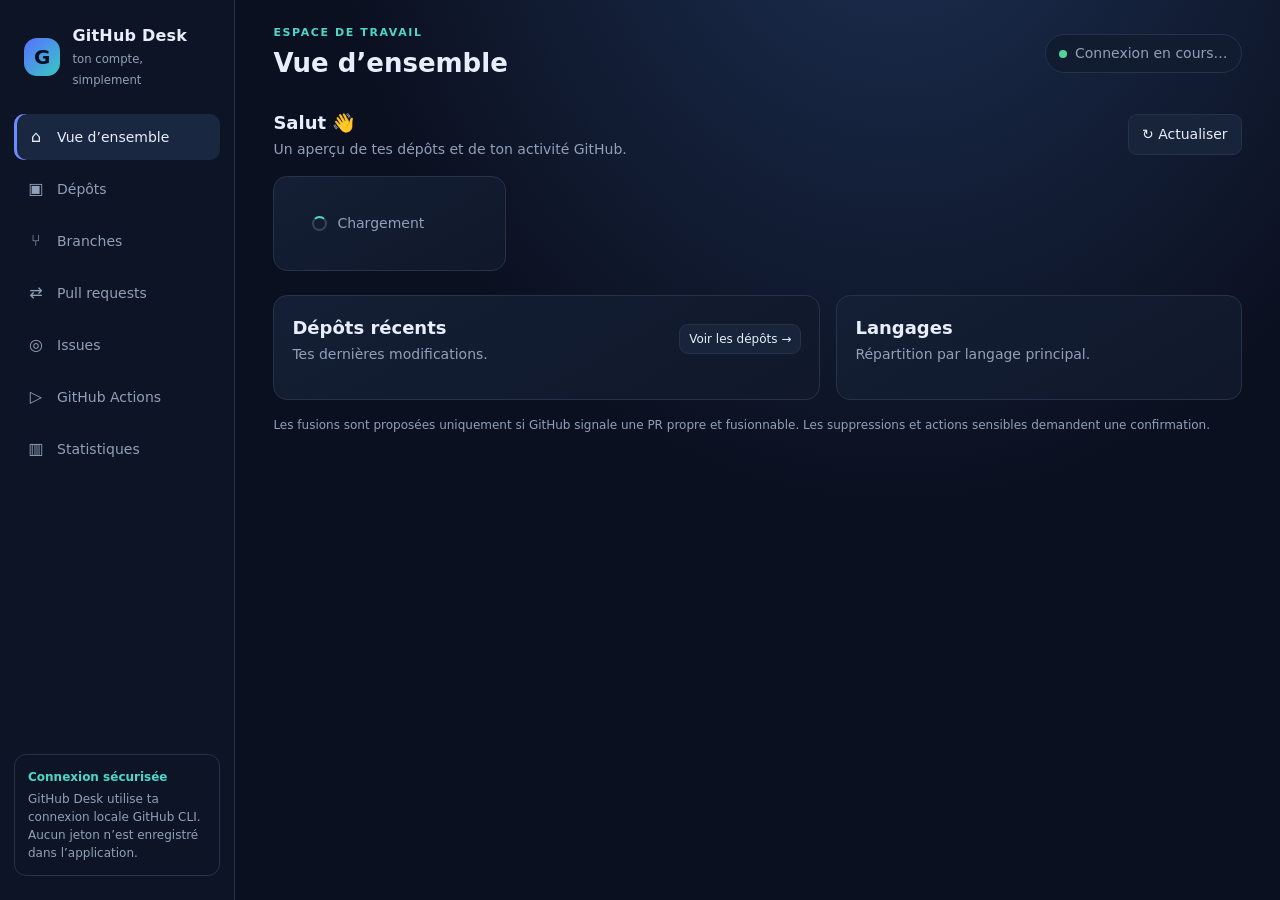
==== interface.html @ d24bbb1d "Initial commit: ajout du script Python" ====
<!doctype html>
<html lang="fr">
<head>
  <meta charset="utf-8">
  <meta name="viewport" content="width=device-width, initial-scale=1">
  <title>GitHub Desk</title>
  <style>
    :root{color-scheme:dark;--bg:#0b1020;--panel:#111a2e;--panel2:#172238;--line:#25324a;--text:#e8eefb;--muted:#91a0b9;--blue:#6c8cff;--cyan:#4dd7c8;--red:#ff667d;--green:#50d49a;--amber:#f6bd60}
    *{box-sizing:border-box}body{margin:0;background:radial-gradient(ellipse at 70% -20%,#1d3154 0,transparent 45%),var(--bg);color:var(--text);font:14px/1.5 "Segoe UI",Inter,system-ui,sans-serif}
    button,input,select,textarea{font:inherit}button{cursor:pointer;color:inherit}button:disabled{opacity:.42;cursor:not-allowed}
    .layout{display:grid;grid-template-columns:235px minmax(0,1fr);min-height:100vh}.side{background:#0d1425;border-right:1px solid var(--line);padding:24px 14px;display:flex;flex-direction:column;gap:24px}
    .brand{display:flex;align-items:center;gap:12px;padding:0 10px}.logo{width:38px;height:38px;display:grid;place-items:center;background:linear-gradient(135deg,#596fff,#37c9c3);border-radius:13px;font-size:20px;font-weight:800;color:#071020}.brand strong{display:block;font-size:16px;letter-spacing:.2px}.brand small{color:var(--muted)}
    .nav{display:grid;gap:6px}.nav button{border:0;background:transparent;text-align:left;color:var(--muted);padding:11px 12px;border-radius:10px;display:flex;gap:11px;align-items:center}.nav button:hover,.nav button.active{background:#1a2740;color:var(--text)}.nav button.active{box-shadow:inset 3px 0 var(--blue)}.nav .ico{width:20px;text-align:center;font-size:16px}
    .side-note{margin-top:auto;border:1px solid var(--line);border-radius:12px;padding:13px;color:var(--muted);font-size:12px}.side-note b{color:var(--cyan);display:block;margin-bottom:4px}
    main{min-width:0;padding:25px clamp(18px,3vw,42px) 45px}.top{display:flex;align-items:center;justify-content:space-between;gap:14px;margin-bottom:26px}.eyebrow{font-size:11px;text-transform:uppercase;letter-spacing:1.6px;color:var(--cyan);font-weight:700}.top h1{font-size:26px;margin:2px 0 0}.account{border:1px solid var(--line);background:#121c30;border-radius:30px;padding:8px 13px;color:var(--muted);display:flex;align-items:center;gap:8px}.account i{width:8px;height:8px;border-radius:50%;background:var(--green)}
    .view{display:none}.view.active{display:block}.section-head{display:flex;align-items:center;justify-content:space-between;gap:16px;margin:0 0 16px}.section-head h2{margin:0;font-size:18px}.section-head p{margin:3px 0 0;color:var(--muted)}.actions{display:flex;align-items:center;gap:8px;flex-wrap:wrap}
    .btn{border:1px solid var(--line);background:#18243a;border-radius:9px;padding:9px 13px;color:var(--text);transition:.16s}.btn:hover{border-color:#52698d;background:#202f49}.btn.primary{border:0;background:linear-gradient(110deg,#5d78ff,#5576e8);font-weight:700}.btn.primary:hover{filter:brightness(1.12)}.btn.danger{border-color:#6a3444;background:#381d2a;color:#ffb7c1}.btn.small{padding:5px 9px;font-size:12px}.btn.ghost{background:transparent}
    .cards{display:grid;grid-template-columns:repeat(4,minmax(130px,1fr));gap:13px;margin:15px 0 24px}.card,.panel{background:linear-gradient(150deg,#141f35,#10182a);border:1px solid var(--line);border-radius:14px}.card{padding:16px 18px}.card-label{color:var(--muted);font-size:12px}.card-number{font-size:27px;font-weight:750;margin:3px 0}.card-foot{font-size:11px;color:var(--muted)}.panel{padding:18px;margin-bottom:16px}
    .controls{display:flex;align-items:center;gap:9px;flex-wrap:wrap}.input,.select,.textarea{background:#0c1424;color:var(--text);border:1px solid var(--line);border-radius:8px;padding:9px 11px;outline:none}.input:focus,.select:focus,.textarea:focus{border-color:var(--blue)}.search{min-width:220px}.select{min-width:190px}.textarea{resize:vertical;min-height:115px;width:100%}
    .table-wrap{overflow:auto;border:1px solid var(--line);border-radius:11px}.table{width:100%;border-collapse:collapse;min-width:720px}.table th{font-size:11px;text-transform:uppercase;letter-spacing:.8px;color:var(--muted);text-align:left;background:#111a2a;padding:11px 13px;white-space:nowrap}.table td{padding:12px 13px;border-top:1px solid #202b40;vertical-align:middle}.table tr:hover td{background:#172238}.table .title{font-weight:650}.sub{color:var(--muted);font-size:12px}.table-actions{display:flex;gap:6px;flex-wrap:wrap}.badge{display:inline-flex;align-items:center;padding:3px 8px;border-radius:20px;font-size:11px;background:#1e2b43;color:#b8c5dc;white-space:nowrap}.badge.green{background:#15372e;color:#73e0b0}.badge.red{background:#3a202b;color:#ff9eae}.badge.blue{background:#202b4b;color:#aabaff}.badge.amber{background:#3a3020;color:#ffd782}
    .repo-link{color:#aabaff;text-decoration:none}.repo-link:hover{text-decoration:underline}.empty{padding:35px;text-align:center;color:var(--muted)}.hint{color:var(--muted);font-size:12px}.split{display:grid;grid-template-columns:1.35fr 1fr;gap:16px}.language-row{display:grid;grid-template-columns:120px 1fr 30px;gap:10px;align-items:center;margin:10px 0;color:var(--muted);font-size:12px}.bar{height:8px;background:#202b40;border-radius:9px;overflow:hidden}.bar i{display:block;height:100%;border-radius:inherit;background:linear-gradient(90deg,var(--blue),var(--cyan))}
    .loading{display:flex;align-items:center;gap:10px;color:var(--muted);padding:20px}.spinner{width:15px;height:15px;border:2px solid #36445c;border-top-color:var(--cyan);border-radius:50%;animation:spin .8s linear infinite}@keyframes spin{to{transform:rotate(360deg)}}
    .toast{position:fixed;right:24px;bottom:24px;z-index:20;max-width:440px;padding:13px 16px;border:1px solid var(--line);background:#17243a;border-radius:12px;box-shadow:0 12px 45px #0008;display:none}.toast.show{display:block;animation:up .2s ease-out}.toast.error{border-color:#8f4050}.toast.success{border-color:#28785b}@keyframes up{from{transform:translateY(8px);opacity:0}to{transform:none;opacity:1}}
    dialog{width:min(540px,calc(100vw - 28px));border:1px solid #35445e;border-radius:16px;background:#121d31;color:var(--text);padding:0;box-shadow:0 24px 90px #000a}dialog::backdrop{background:#030712bd;backdrop-filter:blur(4px)}.modal-head{padding:18px 22px;border-bottom:1px solid var(--line)}.modal-head h3{margin:0}.modal-body{padding:19px 22px;display:grid;gap:13px}.field{display:grid;gap:6px}.field label{font-size:12px;color:#b6c3d8}.modal-foot{padding:14px 22px;border-top:1px solid var(--line);display:flex;justify-content:flex-end;gap:8px}.check{display:flex;align-items:center;gap:8px;color:var(--muted)}.notice{padding:12px;border:1px solid #725c2b;background:#2f291c;border-radius:9px;color:#ffe0a2;font-size:12px}
    @media(max-width:900px){.layout{grid-template-columns:72px minmax(0,1fr)}.side{padding:20px 9px}.brand{justify-content:center;padding:0}.brand div:not(.logo),.nav span:not(.ico),.side-note{display:none}.nav button{justify-content:center;padding:12px 6px}.cards{grid-template-columns:repeat(2,minmax(120px,1fr))}.split{grid-template-columns:1fr}}
    @media(max-width:560px){main{padding:18px 12px}.top h1{font-size:21px}.account span{display:none}.cards{gap:8px}.card{padding:13px}.section-head{align-items:flex-start;flex-direction:column}.search{min-width:100%}}
  </style>
</head>
<body>
<div class="layout">
  <aside class="side">
    <div class="brand"><div class="logo">G</div><div><strong>GitHub Desk</strong><small>ton compte, simplement</small></div></div>
    <nav class="nav">
      <button class="active" data-view="dashboard"><span class="ico">⌂</span><span>Vue d’ensemble</span></button>
      <button data-view="repositories"><span class="ico">▣</span><span>Dépôts</span></button>
      <button data-view="branches"><span class="ico">⑂</span><span>Branches</span></button>
      <button data-view="pulls"><span class="ico">⇄</span><span>Pull requests</span></button>
      <button data-view="issues"><span class="ico">◎</span><span>Issues</span></button>
      <button data-view="actions"><span class="ico">▷</span><span>GitHub Actions</span></button>
      <button data-view="stats"><span class="ico">▥</span><span>Statistiques</span></button>
    </nav>
    <div class="side-note"><b>Connexion sécurisée</b>GitHub Desk utilise ta connexion locale GitHub CLI. Aucun jeton n’est enregistré dans l’application.</div>
  </aside>
  <main>
    <header class="top"><div><div class="eyebrow">Espace de travail</div><h1 id="page-title">Vue d’ensemble</h1></div><div class="account"><i></i><span id="account-name">Connexion en cours…</span></div></header>
    <section class="view active" id="view-dashboard">
      <div class="section-head"><div><h2>Salut <span id="hello-name">👋</span></h2><p>Un aperçu de tes dépôts et de ton activité GitHub.</p></div><button class="btn" onclick="refreshAll()">↻ Actualiser</button></div>
      <div class="cards" id="dashboard-cards"><div class="card"><div class="loading"><span class="spinner"></span>Chargement</div></div></div>
      <div class="split"><div class="panel"><div class="section-head"><div><h2>Dépôts récents</h2><p>Tes dernières modifications.</p></div><button class="btn small" onclick="navigate('repositories')">Voir les dépôts →</button></div><div id="recent-repos"></div></div>
      <div class="panel"><div class="section-head"><div><h2>Langages</h2><p>Répartition par langage principal.</p></div></div><div id="dashboard-languages"></div></div></div>
    </section>
    <section class="view" id="view-repositories">
      <div class="section-head"><div><h2>Tes dépôts</h2><p>Créer, modifier, sauvegarder ou gérer la visibilité.</p></div><button class="btn primary" onclick="createRepoDialog()">＋ Nouveau dépôt</button></div>
      <div class="panel"><div class="controls"><input id="repo-search" class="input search" placeholder="Rechercher un dépôt…" oninput="renderRepos()"><select id="repo-filter" class="select" onchange="renderRepos()"><option value="all">Tous les dépôts</option><option value="private">Privés</option><option value="public">Publics</option><option value="archived">Archivés</option></select><button class="btn" onclick="refreshAll()">↻ Actualiser</button></div></div>
      <div id="repo-table"></div>
    </section>
    <section class="view" id="view-branches">
      <div class="section-head"><div><h2>Branches</h2><p>Créer, renommer et supprimer des branches.</p></div><div class="actions"><select id="branch-repo" class="select" onchange="loadBranches()"></select><button class="btn primary" onclick="createBranchDialog()">＋ Nouvelle branche</button></div></div>
      <div id="branch-table"></div>
    </section>
    <section class="view" id="view-pulls">
      <div class="section-head"><div><h2>Pull requests</h2><p>Consulter, créer, fermer et fusionner les PR autorisées par GitHub.</p></div><div class="actions"><select id="pull-repo" class="select" onchange="loadPulls()"></select><button class="btn primary" onclick="createPullDialog()">＋ Nouvelle PR</button></div></div>
      <div id="pull-table"></div>
    </section>
    <section class="view" id="view-issues">
      <div class="section-head"><div><h2>Issues</h2><p>Créer, modifier, fermer et rouvrir des issues.</p></div><div class="actions"><select id="issue-repo" class="select" onchange="loadIssues()"></select><button class="btn primary" onclick="createIssueDialog()">＋ Nouvelle issue</button></div></div>
      <div id="issue-table"></div>
    </section>
    <section class="view" id="view-actions">
      <div class="section-head"><div><h2>GitHub Actions</h2><p>Suivre les exécutions, relancer ou annuler un workflow.</p></div><div class="actions"><select id="actions-repo" class="select" onchange="loadActions()"></select><button class="btn" onclick="loadActions()">↻ Actualiser</button></div></div>
      <div class="panel"><h2>Workflows</h2><div id="workflow-list"></div></div>
      <div class="panel"><h2>Dernières exécutions</h2><div id="run-table"></div></div>
    </section>
    <section class="view" id="view-stats">
      <div class="section-head"><div><h2>Statistiques</h2><p>Vue d’ensemble de tes dépôts visibles par ton compte.</p></div><button class="btn" onclick="loadStats()">↻ Actualiser</button></div>
      <div class="cards" id="stats-cards"></div><div class="panel"><h2>Langages principaux</h2><div id="stats-languages"></div></div>
    </section>
    <footer class="hint">Les fusions sont proposées uniquement si GitHub signale une PR propre et fusionnable. Les suppressions et actions sensibles demandent une confirmation.</footer>
  </main>
</div>
<div id="toast" class="toast"></div>
<dialog id="modal"><form id="modal-form"><div class="modal-head"><h3 id="modal-title"></h3></div><div class="modal-body" id="modal-body"></div><div class="modal-foot"><button type="button" class="btn" onclick="closeModal()">Annuler</button><button type="submit" class="btn primary" id="modal-submit">Continuer</button></div></form></dialog>
<script>
const state={owner:"",repos:[],branches:[],pulls:[],issues:[],workflows:[],runs:[],selected:{branch:"",pull:"",issue:"",actions:""}};
const $=id=>document.getElementById(id);
const esc=value=>String(value??"").replace(/[&<>"']/g,char=>({"&":"&amp;","<":"&lt;",">":"&gt;",'"':"&quot;","'":"&#39;"}[char]));
function toast(message,error=false){const node=$("toast");node.textContent=message;node.className=`toast show ${error?"error":"success"}`;clearTimeout(toast.timer);toast.timer=setTimeout(()=>node.className="toast",4300)}
async function api(name,...args){if(!window.pywebview?.api)throw Error("La fenêtre GitHub Desk n’est pas encore prête.");const result=await window.pywebview.api[name](...args);if(!result?.ok)throw Error(result?.error||"La requête GitHub a échoué.");return result.data}
async function run(action,success,refresh){try{const result=await action();toast(success||"Terminé.");if(refresh)await refresh();return result}catch(error){toast(error.message||String(error),true);return null}}
function navigate(view){document.querySelectorAll(".view").forEach(node=>node.classList.toggle("active",node.id===`view-${view}`));document.querySelectorAll(".nav button").forEach(node=>node.classList.toggle("active",node.dataset.view===view));$("page-title").textContent=({dashboard:"Vue d’ensemble",repositories:"Dépôts",branches:"Branches",pulls:"Pull requests",issues:"Issues",actions:"GitHub Actions",stats:"Statistiques"})[view];if(view==="stats")loadStats();if(view==="branches")loadBranches();if(view==="pulls")loadPulls();if(view==="issues")loadIssues();if(view==="actions")loadActions()}
document.querySelectorAll(".nav button").forEach(button=>button.addEventListener("click",()=>navigate(button.dataset.view)));
document.addEventListener("click",event=>{const link=event.target.closest('a[href^="https://github.com/"]');if(link){event.preventDefault();api("open_external",link.href).catch(error=>toast(error.message,true))}});
function openModal(title,body,submitText,handler){$("modal-title").textContent=title;$("modal-body").innerHTML=body;$("modal-submit").textContent=submitText;$("modal-form").onsubmit=async event=>{event.preventDefault();$("modal-submit").disabled=true;try{const done=await handler(new FormData(event.currentTarget));if(done!==false)closeModal()}catch(error){toast(error.message||String(error),true)}finally{$("modal-submit").disabled=false}};$("modal").showModal()}
function closeModal(){$("modal").close()}
function repoOptions(id){const select=$(id);if(!select)return;const previous=state.selected[id.replace("-repo","")]||select.value;select.innerHTML=state.repos.length?state.repos.map(r=>`<option value="${esc(r.name)}">${esc(r.name)}</option>`).join(""):'<option value="">Aucun dépôt</option>';if(state.repos.some(r=>r.name===previous))select.value=previous;state.selected[id.replace("-repo","")]=select.value}
function selectedRepo(id){return $(id)?.value||""}
function repoName(repo){return repo.full_name||repo.nameWithOwner||`${state.owner}/${repo.name}`}
function empty(text){return `<div class="panel empty">${esc(text)}</div>`}
function table(headers,rows){if(!rows.length)return empty("Rien à afficher pour le moment.");return `<div class="table-wrap"><table class="table"><thead><tr>${headers.map(h=>`<th>${h}</th>`).join("")}</tr></thead><tbody>${rows.join("")}</tbody></table></div>`}
async function refreshAll(){await run(async()=>{state.repos=await api("repositories");$("account-name").textContent=`@${state.owner}`;$("hello-name").textContent=`@${state.owner}`;repoOptions("branch-repo");repoOptions("pull-repo");repoOptions("issue-repo");repoOptions("actions-repo");renderRepos();renderDashboard();return true},"Dépôts actualisés.");}
function renderDashboard(){const stars=state.repos.reduce((n,r)=>n+(r.stargazerCount||0),0),forks=state.repos.reduce((n,r)=>n+(r.forkCount||0),0),priv=state.repos.filter(r=>r.isPrivate).length;const cards=[["Dépôts",state.repos.length,"dans ton compte"],["Étoiles",stars,"sur tes dépôts"],["Forks",forks,"sur tes dépôts"],["Privés",priv,`${state.repos.length-priv} publics`]];$("dashboard-cards").innerHTML=cards.map(c=>`<div class="card"><div class="card-label">${c[0]}</div><div class="card-number">${c[1]}</div><div class="card-foot">${c[2]}</div></div>`).join("");const recent=[...state.repos].sort((a,b)=>(b.updatedAt||"").localeCompare(a.updatedAt||"")).slice(0,6);$("recent-repos").innerHTML=table(["Dépôt","Visibilité","Mis à jour"],recent.map(r=>`<tr><td><a class="repo-link title" href="${esc(r.url)}">${esc(r.name)}</a><div class="sub">${esc(r.description||"Sans description")}</div></td><td><span class="badge ${r.isPrivate?"blue":""}">${r.isPrivate?"Privé":"Public"}</span></td><td class="sub">${esc((r.updatedAt||"").slice(0,10)||"—")}</td></tr>`));renderLanguageBars($("dashboard-languages"),languagesFromRepos())}
function languagesFromRepos(){const counts={};for(const r of state.repos){const language=r.primaryLanguage?.name||"Autre";counts[language]=(counts[language]||0)+1}return Object.entries(counts).map(([name,count])=>({name,count})).sort((a,b)=>b.count-a.count)}
function renderLanguageBars(container,languages){if(!languages.length){container.innerHTML='<div class="empty">Aucune donnée de langage.</div>';return}const max=Math.max(...languages.map(x=>x.count));container.innerHTML=languages.slice(0,10).map(x=>`<div class="language-row"><span>${esc(x.name)}</span><div class="bar"><i style="width:${Math.max(4,100*x.count/max)}%"></i></div><b>${x.count}</b></div>`).join("")}
function renderRepos(){const search=($("repo-search")?.value||"").toLowerCase(),filter=$("repo-filter")?.value||"all";const list=state.repos.filter(r=>(r.name+" "+(r.description||"")).toLowerCase().includes(search)&&(filter==="all"||(filter==="private"&&r.isPrivate)||(filter==="public"&&!r.isPrivate)||(filter==="archived"&&r.isArchived)));$("repo-table").innerHTML=table(["Dépôt","Type","État","Étoiles","Actions"],list.map(r=>`<tr><td><a class="repo-link title" href="${esc(r.url)}">${esc(r.name)}</a><div class="sub">${esc(r.description||"Sans description")}</div></td><td><span class="badge ${r.isPrivate?"blue":""}">${r.isPrivate?"Privé":"Public"}</span></td><td><span class="badge ${r.isArchived?"amber":"green"}">${r.isArchived?"Archivé":"Actif"}</span></td><td>${r.stargazerCount||0} ⭐</td><td><div class="table-actions"><button class="btn small" onclick="editRepoDialog('${esc(r.name)}')">Modifier</button><button class="btn small" onclick="snapshotRepo('${esc(r.name)}')">Sauvegarder</button><button class="btn small" onclick="toggleArchive('${esc(r.name)}',${!r.isArchived})">${r.isArchived?"Réactiver":"Archiver"}</button><button class="btn small danger" onclick="deleteRepo('${esc(r.name)}')">Supprimer</button></div></td></tr>`))}
function createRepoDialog(){openModal("Créer un dépôt",`<div class="field"><label>Nom du dépôt</label><input class="input" name="name" required pattern="[A-Za-z0-9._-]+" maxlength="100" placeholder="mon-nouveau-projet"></div><div class="field"><label>Description (facultative)</label><input class="input" name="description" maxlength="350" placeholder="À quoi sert ce dépôt ?"></div><div class="field"><label>Visibilité</label><select class="select" name="visibility"><option value="private">Privé — recommandé</option><option value="public">Public — visible par tous</option></select></div><label class="check"><input type="checkbox" name="initialize" checked> Ajouter un README</label>`,`Créer le dépôt`,async f=>{const r=await api("create_repository",f.get("name"),f.get("description"),f.get("visibility"),f.has("initialize"));toast(`Dépôt ${r.name} créé.`);await refreshAll();return true})}
function editRepoDialog(name){const r=state.repos.find(x=>x.name===name);if(!r)return;openModal("Modifier le dépôt",`<div class="field"><label>Nom</label><input class="input" name="name" required value="${esc(r.name)}"></div><div class="field"><label>Description</label><input class="input" name="description" value="${esc(r.description||"")}" maxlength="350"></div><div class="field"><label>Page d’accueil</label><input class="input" name="homepage" value="${esc(r.homepage||"")}" placeholder="https://…"></div><div class="field"><label>Visibilité</label><select class="select" name="visibility"><option value="private" ${r.isPrivate?"selected":""}>Privé</option><option value="public" ${!r.isPrivate?"selected":""}>Public</option></select></div>${r.isPrivate?'<div class="notice">Rendre public un dépôt peut exposer son code et son historique. Vérifie son contenu avant de confirmer.</div>':""}`,`Enregistrer`,async f=>{const updates={name:f.get("name"),description:f.get("description"),homepage:f.get("homepage"),visibility:f.get("visibility")};if(updates.visibility!== (r.isPrivate?"private":"public")&&!confirm(`Changer la visibilité de ${name} ?`))return false;await api("update_repository",name,updates);await refreshAll();toast("Dépôt mis à jour.");return true})}
async function toggleArchive(name,archived){if(!confirm(`${archived?"Archiver":"Réactiver"} ${name} ?`))return;await run(()=>api("set_archived",name,archived),archived?"Dépôt archivé.":"Dépôt réactivé.",refreshAll)}
async function deleteRepo(name){const answer=prompt(`Suppression définitive de ${state.owner}/${name}.\nTape exactement : SUPPRIMER ${state.owner}/${name}`);if(answer===null)return;await run(()=>api("delete_repository",name,answer),"Dépôt supprimé.",refreshAll)}
async function snapshotRepo(name){const archive=prompt("Nom du dépôt d’archive privé :", "archive-temporaire");if(!archive)return;const result=await run(()=>api("archive_snapshot",name,archive),`Sauvegarde terminée pour ${name}.`);if(result)toast(`Sauvegarde publiée (${String(result).slice(0,12)}).`)}
async function loadBranches(repoOverride){const repo=repoOverride||selectedRepo("branch-repo");if(!repo)return;$("branch-table").innerHTML='<div class="panel loading"><span class="spinner"></span>Chargement des branches…</div>';const branches=await run(()=>api("branches",repo),"Branches actualisées.");if(!branches)return;state.branches=branches;const base=state.repos.find(x=>x.name===repo)?.defaultBranchRef?.name;$("branch-table").innerHTML=table(["Branche","Protection","Actions"],branches.map(b=>`<tr><td><span class="title">${esc(b.name)}</span>${b.name===base?'<span class="badge blue">par défaut</span>':""}</td><td>${b.protected?'<span class="badge green">Protégée</span>':'<span class="badge">Standard</span>'}</td><td><div class="table-actions"><button class="btn small" onclick="renameBranch('${esc(b.name)}')">Renommer</button><button class="btn small danger" ${b.protected||b.name===base?"disabled":""} onclick="deleteBranch('${esc(b.name)}')">Supprimer</button></div></td></tr>`))}
function createBranchDialog(){const repo=selectedRepo("branch-repo");if(!repo)return toast("Choisis un dépôt.",true);const options=state.branches.map(b=>`<option value="${esc(b.name)}">${esc(b.name)}</option>`).join("");openModal("Créer une branche",`<div class="field"><label>Nom de la branche</label><input class="input" name="name" required pattern="[A-Za-z0-9._/-]+" placeholder="feature/ma-fonction"></div><div class="field"><label>Créer depuis</label><select class="select" name="source">${options}</select></div>`,`Créer`,async f=>{await api("create_branch",repo,f.get("name"),f.get("source"));await loadBranches();toast("Branche créée.");return true})}
async function renameBranch(name){const repo=selectedRepo("branch-repo"),next=prompt(`Nouveau nom pour ${name} :`,name);if(!next||next===name)return;await run(()=>api("rename_branch",repo,name,next),"Branche renommée.",loadBranches)}
async function deleteBranch(name){const answer=prompt(`Suppression de la branche ${name}.\nTape exactement : SUPPRIMER ${name}`);if(answer===null)return;await run(()=>api("delete_branch",selectedRepo("branch-repo"),name,answer),"Branche supprimée.",loadBranches)}
async function loadPulls(){const repo=selectedRepo("pull-repo");if(!repo)return;$("pull-table").innerHTML='<div class="panel loading"><span class="spinner"></span>Chargement des pull requests…</div>';const pulls=await run(()=>api("pull_requests",repo),"Pull requests actualisées.");if(!pulls)return;state.pulls=pulls;$("pull-table").innerHTML=table(["PR","État","Branches","Fusion","Actions"],pulls.map(p=>`<tr><td><a class="repo-link title" href="${esc(p.url)}">#${p.number} ${esc(p.title)}</a><div class="sub">${esc(p.author?.login||"")} · ${esc((p.createdAt||"").slice(0,10))}</div></td><td><span class="badge ${p.state==="OPEN"?"green":"red"}">${p.state==="OPEN"?"Ouverte":"Fermée"}${p.isDraft?" · brouillon":""}</span></td><td class="sub">${esc(p.headRefName)} → ${esc(p.baseRefName)}</td><td><span class="badge ${p.safeToMerge?"green":"amber"}">${p.safeToMerge?"Fusionnable":"Vérifications requises"}</span></td><td><div class="table-actions">${p.safeToMerge?`<button class="btn small primary" onclick="mergePull(${p.number})">Fusionner</button>`:""}${p.state==="OPEN"?`<button class="btn small danger" onclick="closePull(${p.number})">Fermer</button>`:""}</div></td></tr>`))}
async function createPullDialog(){const repo=selectedRepo("pull-repo");await loadBranches(repo);const branches=state.repos.find(r=>r.name===repo)?.defaultBranchRef?.name||"main";const opts=state.branches.map(b=>`<option value="${esc(b.name)}">${esc(b.name)}</option>`).join("");openModal("Créer une pull request",`<div class="field"><label>Titre</label><input class="input" name="title" required maxlength="256"></div><div class="field"><label>Description</label><textarea class="textarea" name="body"></textarea></div><div class="field"><label>Branche source</label><select class="select" name="head">${opts}</select></div><div class="field"><label>Branche cible</label><input class="input" name="base" required value="${esc(branches)}"></div><label class="check"><input type="checkbox" name="draft"> PR en brouillon</label>`,`Créer la PR`,async f=>{await api("create_pull_request",repo,f.get("title"),f.get("body"),f.get("head"),f.get("base"),f.has("draft"));await loadPulls();toast("Pull request créée.");return true})}
async function mergePull(number){const method=prompt("Méthode : merge, squash ou rebase", "squash");if(!method)return;if(!["merge","squash","rebase"].includes(method))return toast("Méthode invalide.",true);const confirmation=prompt(`La PR #${number} est signalée comme fusionnable.\nTape FUSIONNER PR ${number} pour confirmer.`);if(confirmation===null)return;await run(()=>api("merge_pull_request",selectedRepo("pull-repo"),number,method,confirmation),"Pull request fusionnée.",loadPulls)}
async function closePull(number){if(prompt(`Pour fermer la PR, tape FERMER PR ${number}`)!==`FERMER PR ${number}`)return;await run(()=>api("close_pull_request",selectedRepo("pull-repo"),number,`FERMER PR ${number}`),"Pull request fermée.",loadPulls)}
async function loadIssues(){const repo=selectedRepo("issue-repo");if(!repo)return;$("issue-table").innerHTML='<div class="panel loading"><span class="spinner"></span>Chargement des issues…</div>';const items=await run(()=>api("issues",repo),"Issues actualisées.");if(!items)return;state.issues=items;$("issue-table").innerHTML=table(["Issue","État","Créée par","Actions"],items.map(i=>`<tr><td><a class="repo-link title" href="${esc(i.html_url)}">#${i.number} ${esc(i.title)}</a><div class="sub">${esc(i.body||"").slice(0,105)}</div></td><td><span class="badge ${i.state==="open"?"green":"red"}">${i.state==="open"?"Ouverte":"Fermée"}</span></td><td>${esc(i.user?.login||"—")}</td><td><div class="table-actions"><button class="btn small" onclick="editIssueDialog(${i.number})">Modifier</button><button class="btn small ${i.state==="open"?"danger":""}" onclick="toggleIssue(${i.number})">${i.state==="open"?"Fermer":"Rouvrir"}</button></div></td></tr>`))}
function createIssueDialog(){openModal("Créer une issue",`<div class="field"><label>Titre</label><input class="input" name="title" required maxlength="256"></div><div class="field"><label>Description</label><textarea class="textarea" name="body"></textarea></div>`,`Créer`,async f=>{await api("create_issue",selectedRepo("issue-repo"),f.get("title"),f.get("body"));await loadIssues();toast("Issue créée.");return true})}
function editIssueDialog(number){const issue=state.issues.find(i=>i.number===number);if(!issue)return;openModal(`Modifier l’issue #${number}`,`<div class="field"><label>Titre</label><input class="input" name="title" required maxlength="256" value="${esc(issue.title)}"></div><div class="field"><label>Description</label><textarea class="textarea" name="body">${esc(issue.body||"")}</textarea></div>`,`Enregistrer`,async f=>{await api("update_issue",selectedRepo("issue-repo"),number,f.get("title"),f.get("body"),issue.state,"");await loadIssues();toast("Issue mise à jour.");return true})}
async function toggleIssue(number){const issue=state.issues.find(i=>i.number===number),stateNext=issue.state==="open"?"closed":"open",confirmation=stateNext==="closed"?prompt(`Tape FERMER ISSUE ${number} pour confirmer.`):"";if(stateNext==="closed"&&confirmation!==`FERMER ISSUE ${number}`)return;await run(()=>api("update_issue",selectedRepo("issue-repo"),number,issue.title,issue.body||"",stateNext,confirmation),"Issue mise à jour.",loadIssues)}
async function loadActions(){const repo=selectedRepo("actions-repo");if(!repo)return;$("workflow-list").innerHTML='<div class="loading"><span class="spinner"></span>Chargement…</div>';$("run-table").innerHTML="";const [flows,runs]=await Promise.all([api("workflows",repo),api("workflow_runs",repo)]).catch(error=>{toast(error.message,true);return [null,null]});if(!flows)return;state.workflows=flows;state.runs=runs;$("workflow-list").innerHTML=flows.length?table(["Workflow","État","Fichier"],flows.map(w=>`<tr><td class="title">${esc(w.name)}</td><td><span class="badge ${w.state==="active"?"green":"amber"}">${esc(w.state)}</span></td><td class="sub">${esc(w.path)}</td></tr>`)):empty("Aucun workflow trouvé.");$("run-table").innerHTML=table(["Exécution","Résultat","Branche","Date","Actions"],runs.map(r=>`<tr><td><span class="title">${esc(r.name||r.display_title||"Workflow")} #${r.run_number}</span><div class="sub">${esc(r.event)}</div></td><td><span class="badge ${r.conclusion==="success"?"green":r.status==="in_progress"?"blue":r.conclusion?"red":"amber"}">${esc(r.conclusion||r.status)}</span></td><td>${esc(r.head_branch||"—")}</td><td class="sub">${esc((r.created_at||"").slice(0,16).replace("T"," "))}</td><td><div class="table-actions"><button class="btn small" onclick="rerun(${r.id})">Relancer</button>${r.status==="in_progress"?`<button class="btn small danger" onclick="cancelRun(${r.id})">Annuler</button>`:""}</div></td></tr>`))}
async function rerun(id){const confirmation=prompt(`Tape RELANCER ${id} pour relancer cette exécution.`);if(confirmation===null)return;await run(()=>api("rerun_workflow",selectedRepo("actions-repo"),id,confirmation),"Exécution relancée.",loadActions)}
async function cancelRun(id){const confirmation=prompt(`Tape ANNULER ${id} pour annuler cette exécution.`);if(confirmation===null)return;await run(()=>api("cancel_workflow",selectedRepo("actions-repo"),id,confirmation),"Exécution annulée.",loadActions)}
async function loadStats(){const data=await run(()=>api("stats"),"Statistiques actualisées.");if(!data)return;const cards=[["Dépôts",data.repositories],["Publics",data.public],["Privés",data.private],["Archivés",data.archived],["Étoiles",data.stars],["Forks",data.forks]];$("stats-cards").innerHTML=cards.map(c=>`<div class="card"><div class="card-label">${c[0]}</div><div class="card-number">${c[1]}</div></div>`).join("");renderLanguageBars($("stats-languages"),data.languages)}
function createPullWithBranches(){return loadBranches()}
async function boot(){try{const result=await api("connect");if(!result.ok)throw Error(result.error);state.owner=result.data.owner;$("account-name").textContent=`@${state.owner}`;$("hello-name").textContent=`@${state.owner}`;await refreshAll();}catch(error){$("account-name").textContent="Non connecté";toast(error.message||String(error),true);$("dashboard-cards").innerHTML=`<div class="panel empty">Connexion impossible : ${esc(error.message||String(error))}<br><br><button class="btn" onclick="boot()">Réessayer</button></div>`}}
window.addEventListener("pywebviewready",boot);
</script>
</body>
</html>
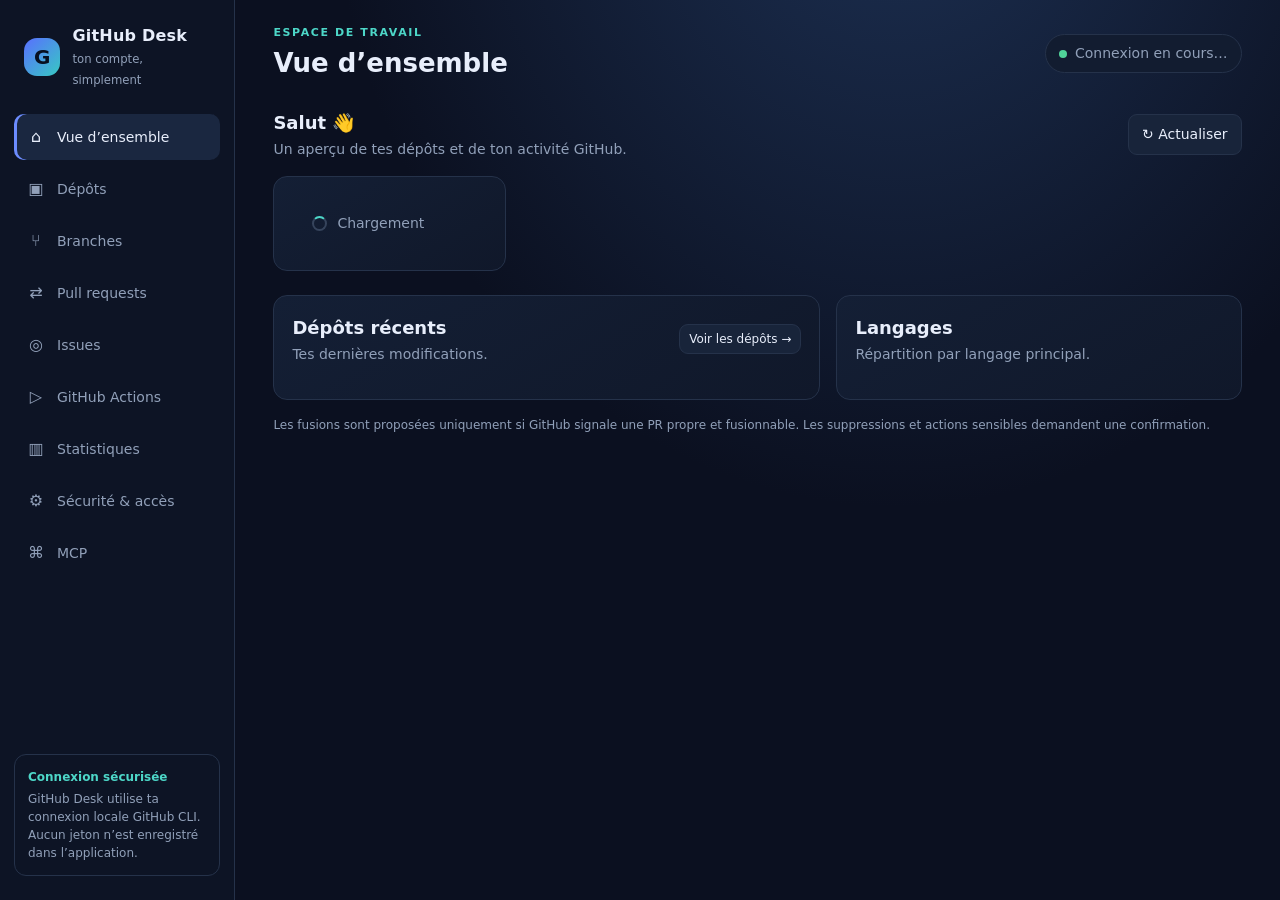
==== commit 0f2f0e39: "Ajout des fichiers MCP et mise à jour de l'API" ====
--- a/interface.html
+++ b/interface.html
@@ -21,7 +21,7 @@
     .repo-link{color:#aabaff;text-decoration:none}.repo-link:hover{text-decoration:underline}.empty{padding:35px;text-align:center;color:var(--muted)}.hint{color:var(--muted);font-size:12px}.split{display:grid;grid-template-columns:1.35fr 1fr;gap:16px}.language-row{display:grid;grid-template-columns:120px 1fr 30px;gap:10px;align-items:center;margin:10px 0;color:var(--muted);font-size:12px}.bar{height:8px;background:#202b40;border-radius:9px;overflow:hidden}.bar i{display:block;height:100%;border-radius:inherit;background:linear-gradient(90deg,var(--blue),var(--cyan))}
     .loading{display:flex;align-items:center;gap:10px;color:var(--muted);padding:20px}.spinner{width:15px;height:15px;border:2px solid #36445c;border-top-color:var(--cyan);border-radius:50%;animation:spin .8s linear infinite}@keyframes spin{to{transform:rotate(360deg)}}
     .toast{position:fixed;right:24px;bottom:24px;z-index:20;max-width:440px;padding:13px 16px;border:1px solid var(--line);background:#17243a;border-radius:12px;box-shadow:0 12px 45px #0008;display:none}.toast.show{display:block;animation:up .2s ease-out}.toast.error{border-color:#8f4050}.toast.success{border-color:#28785b}@keyframes up{from{transform:translateY(8px);opacity:0}to{transform:none;opacity:1}}
-    dialog{width:min(540px,calc(100vw - 28px));border:1px solid #35445e;border-radius:16px;background:#121d31;color:var(--text);padding:0;box-shadow:0 24px 90px #000a}dialog::backdrop{background:#030712bd;backdrop-filter:blur(4px)}.modal-head{padding:18px 22px;border-bottom:1px solid var(--line)}.modal-head h3{margin:0}.modal-body{padding:19px 22px;display:grid;gap:13px}.field{display:grid;gap:6px}.field label{font-size:12px;color:#b6c3d8}.modal-foot{padding:14px 22px;border-top:1px solid var(--line);display:flex;justify-content:flex-end;gap:8px}.check{display:flex;align-items:center;gap:8px;color:var(--muted)}.notice{padding:12px;border:1px solid #725c2b;background:#2f291c;border-radius:9px;color:#ffe0a2;font-size:12px}
+    dialog{width:min(540px,calc(100vw - 28px));border:1px solid #35445e;border-radius:16px;background:#121d31;color:var(--text);padding:0;box-shadow:0 24px 90px #000a}dialog::backdrop{background:#030712bd;backdrop-filter:blur(4px)}.modal-head{padding:18px 22px;border-bottom:1px solid var(--line)}.modal-head h3{margin:0}.modal-body{padding:19px 22px;display:grid;gap:13px}.field{display:grid;gap:6px}.field label{font-size:12px;color:#b6c3d8}.modal-foot{padding:14px 22px;border-top:1px solid var(--line);display:flex;justify-content:flex-end;gap:8px}.check{display:flex;align-items:center;gap:8px;color:var(--muted)}.notice{padding:12px;border:1px solid #725c2b;background:#2f291c;border-radius:9px;color:#ffe0a2;font-size:12px}.code-block{white-space:pre-wrap;overflow-wrap:anywhere;background:#0b1220;border:1px solid var(--line);border-radius:8px;padding:12px;color:#b8c5dc;font:12px/1.5 Consolas,monospace}.mcp-tool{display:flex;align-items:center;justify-content:space-between;gap:12px;padding:11px 0;border-bottom:1px solid var(--line)}.mcp-tool:last-child{border-bottom:0}
     @media(max-width:900px){.layout{grid-template-columns:72px minmax(0,1fr)}.side{padding:20px 9px}.brand{justify-content:center;padding:0}.brand div:not(.logo),.nav span:not(.ico),.side-note{display:none}.nav button{justify-content:center;padding:12px 6px}.cards{grid-template-columns:repeat(2,minmax(120px,1fr))}.split{grid-template-columns:1fr}}
     @media(max-width:560px){main{padding:18px 12px}.top h1{font-size:21px}.account span{display:none}.cards{gap:8px}.card{padding:13px}.section-head{align-items:flex-start;flex-direction:column}.search{min-width:100%}}
   </style>
@@ -38,6 +38,8 @@
       <button data-view="issues"><span class="ico">◎</span><span>Issues</span></button>
       <button data-view="actions"><span class="ico">▷</span><span>GitHub Actions</span></button>
       <button data-view="stats"><span class="ico">▥</span><span>Statistiques</span></button>
+      <button data-view="settings"><span class="ico">⚙</span><span>Sécurité & accès</span></button>
+      <button data-view="mcp"><span class="ico">⌘</span><span>MCP</span></button>
     </nav>
     <div class="side-note"><b>Connexion sécurisée</b>GitHub Desk utilise ta connexion locale GitHub CLI. Aucun jeton n’est enregistré dans l’application.</div>
   </aside>
@@ -51,7 +53,7 @@
     </section>
     <section class="view" id="view-repositories">
       <div class="section-head"><div><h2>Tes dépôts</h2><p>Créer, modifier, sauvegarder ou gérer la visibilité.</p></div><button class="btn primary" onclick="createRepoDialog()">＋ Nouveau dépôt</button></div>
-      <div class="panel"><div class="controls"><input id="repo-search" class="input search" placeholder="Rechercher un dépôt…" oninput="renderRepos()"><select id="repo-filter" class="select" onchange="renderRepos()"><option value="all">Tous les dépôts</option><option value="private">Privés</option><option value="public">Publics</option><option value="archived">Archivés</option></select><button class="btn" onclick="refreshAll()">↻ Actualiser</button></div></div>
+      <div class="panel"><div class="controls"><input id="repo-search" class="input search" placeholder="Rechercher un dépôt…" oninput="renderRepos()"><select id="repo-filter" class="select" onchange="renderRepos()"><option value="all">Tous les dépôts</option><option value="private">Privés</option><option value="public">Publics</option><option value="archived">Archivés</option></select><button class="btn" onclick="refreshAll()">↻ Actualiser</button></div><div class="controls" style="margin-top:12px"><label for="archive-plan-name" class="hint">Dépôt d’archive privé :</label><input id="archive-plan-name" class="input" value="archive-temporaire" placeholder="archive-temporaire"><button id="execute-plan-button" class="btn primary" onclick="executeRepositoryPlan()">Exécuter le plan choisi</button></div><p class="hint">Choisis une action pour chaque dépôt dans la colonne « Plan ». Une suppression après archivage ne sera tentée qu’après la copie réussie.</p><div id="repo-plan-status" class="hint" role="status"></div></div>
       <div id="repo-table"></div>
     </section>
     <section class="view" id="view-branches">
@@ -74,6 +76,17 @@
     <section class="view" id="view-stats">
       <div class="section-head"><div><h2>Statistiques</h2><p>Vue d’ensemble de tes dépôts visibles par ton compte.</p></div><button class="btn" onclick="loadStats()">↻ Actualiser</button></div>
       <div class="cards" id="stats-cards"></div><div class="panel"><h2>Langages principaux</h2><div id="stats-languages"></div></div>
+    </section>
+    <section class="view" id="view-settings">
+      <div class="section-head"><div><h2>Réglages, sécurité & accès</h2><p>Gérer les sujets, protections de base et collaborateurs d’un dépôt.</p></div><div class="actions"><select id="settings-repo" class="select" onchange="loadRepoSettings()"></select><button class="btn" onclick="loadRepoSettings()">↻ Actualiser</button></div></div>
+      <div class="split"><div class="panel"><h2>Sujets du dépôt</h2><p class="hint">Jusqu’à 20 sujets, séparés par des virgules.</p><input id="repo-topics" class="input" style="width:100%" placeholder="python, outil, exemple" disabled><button id="save-topics-button" class="btn primary" style="margin-top:12px" onclick="saveRepoTopics()" disabled>Enregistrer les sujets</button></div><div class="panel"><h2>Réglages du dépôt</h2><div id="repo-settings-loading" class="hint">Sélectionne un dépôt.</div><label class="check"><input id="delete-branch-setting" type="checkbox" disabled> Supprimer automatiquement la branche après fusion</label><label class="check"><input id="issues-setting" type="checkbox" disabled> Activer les issues</label><label class="check"><input id="wiki-setting" type="checkbox" disabled> Activer le wiki</label><button id="save-repo-settings-button" class="btn primary" style="margin-top:12px" onclick="saveRepoSettings()" disabled>Enregistrer les réglages</button></div></div>
+      <div class="split"><div class="panel"><h2>Alertes de vulnérabilités</h2><p class="hint">Les alertes signalent les dépendances connues comme vulnérables.</p><div id="security-alert-status" class="hint">Chargement…</div><label class="check"><input id="security-alerts-setting" type="checkbox" disabled> Activer les alertes de vulnérabilités</label><button id="security-alert-button" class="btn primary" style="margin-top:12px" onclick="saveSecurityAlerts()" disabled>Enregistrer</button></div><div class="panel"><div class="section-head"><div><h2>Collaborateurs</h2><p class="hint">Inviter avec un niveau d’accès GitHub.</p></div><button class="btn small primary" onclick="inviteCollaboratorDialog()">＋ Inviter</button></div><div id="collaborator-list" class="hint">Chargement…</div></div></div>
+    </section>
+    <section class="view" id="view-mcp">
+      <div class="section-head"><div><h2>Model Context Protocol</h2><p>Expose des outils GitHub en lecture seule ou connecte des serveurs MCP locaux.</p></div><button class="btn" onclick="loadMcp()">↻ Actualiser</button></div>
+      <div class="panel"><h2>Utiliser GitHub Desk comme serveur MCP</h2><p class="hint">Les outils ci-dessous sont en lecture seule et utilisent le compte déjà connecté dans GitHub CLI.</p><div id="mcp-server-config" class="loading"><span class="spinner"></span>Préparation de la configuration…</div></div>
+      <div class="panel"><div class="section-head"><div><h2>Serveurs MCP externes</h2><p>La commande configurée démarre uniquement après ton clic sur « Connecter ».</p></div><button class="btn primary" onclick="addMcpServerDialog()">＋ Ajouter un serveur</button></div><div class="notice">N’ajoute que des programmes MCP de confiance. Un outil externe peut lire des données ou effectuer des actions avec les droits du programme connecté. Chaque appel doit être lancé manuellement.</div><div id="mcp-server-list" class="hint" style="margin-top:14px">Aucun serveur configuré.</div></div>
+      <div class="panel"><h2>Outils du serveur sélectionné</h2><div id="mcp-tools" class="hint">Connecte un serveur pour afficher ses outils.</div></div>
     </section>
     <footer class="hint">Les fusions sont proposées uniquement si GitHub signale une PR propre et fusionnable. Les suppressions et actions sensibles demandent une confirmation.</footer>
   </main>
@@ -81,33 +94,69 @@
 <div id="toast" class="toast"></div>
 <dialog id="modal"><form id="modal-form"><div class="modal-head"><h3 id="modal-title"></h3></div><div class="modal-body" id="modal-body"></div><div class="modal-foot"><button type="button" class="btn" onclick="closeModal()">Annuler</button><button type="submit" class="btn primary" id="modal-submit">Continuer</button></div></form></dialog>
 <script>
-const state={owner:"",repos:[],branches:[],pulls:[],issues:[],workflows:[],runs:[],selected:{branch:"",pull:"",issue:"",actions:""}};
+const state={owner:"",repos:[],branches:[],pulls:[],issues:[],workflows:[],runs:[],repoPlan:{},mcpServers:[],mcpTools:{},mcpActive:"",repoSettings:{},securityAlerts:null,settingsRequest:0,selected:{branch:"",pull:"",issue:"",actions:"",settings:""}};
 const $=id=>document.getElementById(id);
 const esc=value=>String(value??"").replace(/[&<>"']/g,char=>({"&":"&amp;","<":"&lt;",">":"&gt;",'"':"&quot;","'":"&#39;"}[char]));
 function toast(message,error=false){const node=$("toast");node.textContent=message;node.className=`toast show ${error?"error":"success"}`;clearTimeout(toast.timer);toast.timer=setTimeout(()=>node.className="toast",4300)}
 async function api(name,...args){if(!window.pywebview?.api)throw Error("La fenêtre GitHub Desk n’est pas encore prête.");const result=await window.pywebview.api[name](...args);if(!result?.ok)throw Error(result?.error||"La requête GitHub a échoué.");return result.data}
 async function run(action,success,refresh){try{const result=await action();toast(success||"Terminé.");if(refresh)await refresh();return result}catch(error){toast(error.message||String(error),true);return null}}
-function navigate(view){document.querySelectorAll(".view").forEach(node=>node.classList.toggle("active",node.id===`view-${view}`));document.querySelectorAll(".nav button").forEach(node=>node.classList.toggle("active",node.dataset.view===view));$("page-title").textContent=({dashboard:"Vue d’ensemble",repositories:"Dépôts",branches:"Branches",pulls:"Pull requests",issues:"Issues",actions:"GitHub Actions",stats:"Statistiques"})[view];if(view==="stats")loadStats();if(view==="branches")loadBranches();if(view==="pulls")loadPulls();if(view==="issues")loadIssues();if(view==="actions")loadActions()}
+function navigate(view){document.querySelectorAll(".view").forEach(node=>node.classList.toggle("active",node.id===`view-${view}`));document.querySelectorAll(".nav button").forEach(node=>node.classList.toggle("active",node.dataset.view===view));$("page-title").textContent=({dashboard:"Vue d’ensemble",repositories:"Dépôts",branches:"Branches",pulls:"Pull requests",issues:"Issues",actions:"GitHub Actions",stats:"Statistiques",settings:"Sécurité & accès",mcp:"MCP"})[view];if(view==="stats")loadStats();if(view==="branches")loadBranches();if(view==="pulls")loadPulls();if(view==="issues")loadIssues();if(view==="actions")loadActions();if(view==="settings")loadRepoSettings();if(view==="mcp")loadMcp()}
 document.querySelectorAll(".nav button").forEach(button=>button.addEventListener("click",()=>navigate(button.dataset.view)));
 document.addEventListener("click",event=>{const link=event.target.closest('a[href^="https://github.com/"]');if(link){event.preventDefault();api("open_external",link.href).catch(error=>toast(error.message,true))}});
+document.addEventListener("click",event=>{const button=event.target.closest("[data-branch-action]");if(!button)return;const name=button.dataset.branch;button.dataset.branchAction==="rename"?renameBranch(name):deleteBranch(name)});
 function openModal(title,body,submitText,handler){$("modal-title").textContent=title;$("modal-body").innerHTML=body;$("modal-submit").textContent=submitText;$("modal-form").onsubmit=async event=>{event.preventDefault();$("modal-submit").disabled=true;try{const done=await handler(new FormData(event.currentTarget));if(done!==false)closeModal()}catch(error){toast(error.message||String(error),true)}finally{$("modal-submit").disabled=false}};$("modal").showModal()}
 function closeModal(){$("modal").close()}
-function repoOptions(id){const select=$(id);if(!select)return;const previous=state.selected[id.replace("-repo","")]||select.value;select.innerHTML=state.repos.length?state.repos.map(r=>`<option value="${esc(r.name)}">${esc(r.name)}</option>`).join(""):'<option value="">Aucun dépôt</option>';if(state.repos.some(r=>r.name===previous))select.value=previous;state.selected[id.replace("-repo","")]=select.value}
+function repoOptions(id){const select=$(id);if(!select)return;const key=id==="settings-repo"?"settings":id.replace("-repo",""),previous=state.selected[key]||select.value;select.innerHTML=state.repos.length?state.repos.map(r=>`<option value="${esc(r.name)}">${esc(r.name)}</option>`).join(""):'<option value="">Aucun dépôt</option>';if(state.repos.some(r=>r.name===previous))select.value=previous;state.selected[key]=select.value}
 function selectedRepo(id){return $(id)?.value||""}
 function repoName(repo){return repo.full_name||repo.nameWithOwner||`${state.owner}/${repo.name}`}
 function empty(text){return `<div class="panel empty">${esc(text)}</div>`}
 function table(headers,rows){if(!rows.length)return empty("Rien à afficher pour le moment.");return `<div class="table-wrap"><table class="table"><thead><tr>${headers.map(h=>`<th>${h}</th>`).join("")}</tr></thead><tbody>${rows.join("")}</tbody></table></div>`}
-async function refreshAll(){await run(async()=>{state.repos=await api("repositories");$("account-name").textContent=`@${state.owner}`;$("hello-name").textContent=`@${state.owner}`;repoOptions("branch-repo");repoOptions("pull-repo");repoOptions("issue-repo");repoOptions("actions-repo");renderRepos();renderDashboard();return true},"Dépôts actualisés.");}
+async function refreshAll(){await run(async()=>{state.repos=await api("repositories");$("account-name").textContent=`@${state.owner}`;$("hello-name").textContent=`@${state.owner}`;repoOptions("branch-repo");repoOptions("pull-repo");repoOptions("issue-repo");repoOptions("actions-repo");repoOptions("settings-repo");renderRepos();renderDashboard();return true},"Dépôts actualisés.");}
 function renderDashboard(){const stars=state.repos.reduce((n,r)=>n+(r.stargazerCount||0),0),forks=state.repos.reduce((n,r)=>n+(r.forkCount||0),0),priv=state.repos.filter(r=>r.isPrivate).length;const cards=[["Dépôts",state.repos.length,"dans ton compte"],["Étoiles",stars,"sur tes dépôts"],["Forks",forks,"sur tes dépôts"],["Privés",priv,`${state.repos.length-priv} publics`]];$("dashboard-cards").innerHTML=cards.map(c=>`<div class="card"><div class="card-label">${c[0]}</div><div class="card-number">${c[1]}</div><div class="card-foot">${c[2]}</div></div>`).join("");const recent=[...state.repos].sort((a,b)=>(b.updatedAt||"").localeCompare(a.updatedAt||"")).slice(0,6);$("recent-repos").innerHTML=table(["Dépôt","Visibilité","Mis à jour"],recent.map(r=>`<tr><td><a class="repo-link title" href="${esc(r.url)}">${esc(r.name)}</a><div class="sub">${esc(r.description||"Sans description")}</div></td><td><span class="badge ${r.isPrivate?"blue":""}">${r.isPrivate?"Privé":"Public"}</span></td><td class="sub">${esc((r.updatedAt||"").slice(0,10)||"—")}</td></tr>`));renderLanguageBars($("dashboard-languages"),languagesFromRepos())}
 function languagesFromRepos(){const counts={};for(const r of state.repos){const language=r.primaryLanguage?.name||"Autre";counts[language]=(counts[language]||0)+1}return Object.entries(counts).map(([name,count])=>({name,count})).sort((a,b)=>b.count-a.count)}
 function renderLanguageBars(container,languages){if(!languages.length){container.innerHTML='<div class="empty">Aucune donnée de langage.</div>';return}const max=Math.max(...languages.map(x=>x.count));container.innerHTML=languages.slice(0,10).map(x=>`<div class="language-row"><span>${esc(x.name)}</span><div class="bar"><i style="width:${Math.max(4,100*x.count/max)}%"></i></div><b>${x.count}</b></div>`).join("")}
-function renderRepos(){const search=($("repo-search")?.value||"").toLowerCase(),filter=$("repo-filter")?.value||"all";const list=state.repos.filter(r=>(r.name+" "+(r.description||"")).toLowerCase().includes(search)&&(filter==="all"||(filter==="private"&&r.isPrivate)||(filter==="public"&&!r.isPrivate)||(filter==="archived"&&r.isArchived)));$("repo-table").innerHTML=table(["Dépôt","Type","État","Étoiles","Actions"],list.map(r=>`<tr><td><a class="repo-link title" href="${esc(r.url)}">${esc(r.name)}</a><div class="sub">${esc(r.description||"Sans description")}</div></td><td><span class="badge ${r.isPrivate?"blue":""}">${r.isPrivate?"Privé":"Public"}</span></td><td><span class="badge ${r.isArchived?"amber":"green"}">${r.isArchived?"Archivé":"Actif"}</span></td><td>${r.stargazerCount||0} ⭐</td><td><div class="table-actions"><button class="btn small" onclick="editRepoDialog('${esc(r.name)}')">Modifier</button><button class="btn small" onclick="snapshotRepo('${esc(r.name)}')">Sauvegarder</button><button class="btn small" onclick="toggleArchive('${esc(r.name)}',${!r.isArchived})">${r.isArchived?"Réactiver":"Archiver"}</button><button class="btn small danger" onclick="deleteRepo('${esc(r.name)}')">Supprimer</button></div></td></tr>`))}
-function createRepoDialog(){openModal("Créer un dépôt",`<div class="field"><label>Nom du dépôt</label><input class="input" name="name" required pattern="[A-Za-z0-9._-]+" maxlength="100" placeholder="mon-nouveau-projet"></div><div class="field"><label>Description (facultative)</label><input class="input" name="description" maxlength="350" placeholder="À quoi sert ce dépôt ?"></div><div class="field"><label>Visibilité</label><select class="select" name="visibility"><option value="private">Privé — recommandé</option><option value="public">Public — visible par tous</option></select></div><label class="check"><input type="checkbox" name="initialize" checked> Ajouter un README</label>`,`Créer le dépôt`,async f=>{const r=await api("create_repository",f.get("name"),f.get("description"),f.get("visibility"),f.has("initialize"));toast(`Dépôt ${r.name} créé.`);await refreshAll();return true})}
-function editRepoDialog(name){const r=state.repos.find(x=>x.name===name);if(!r)return;openModal("Modifier le dépôt",`<div class="field"><label>Nom</label><input class="input" name="name" required value="${esc(r.name)}"></div><div class="field"><label>Description</label><input class="input" name="description" value="${esc(r.description||"")}" maxlength="350"></div><div class="field"><label>Page d’accueil</label><input class="input" name="homepage" value="${esc(r.homepage||"")}" placeholder="https://…"></div><div class="field"><label>Visibilité</label><select class="select" name="visibility"><option value="private" ${r.isPrivate?"selected":""}>Privé</option><option value="public" ${!r.isPrivate?"selected":""}>Public</option></select></div>${r.isPrivate?'<div class="notice">Rendre public un dépôt peut exposer son code et son historique. Vérifie son contenu avant de confirmer.</div>':""}`,`Enregistrer`,async f=>{const updates={name:f.get("name"),description:f.get("description"),homepage:f.get("homepage"),visibility:f.get("visibility")};if(updates.visibility!== (r.isPrivate?"private":"public")&&!confirm(`Changer la visibilité de ${name} ?`))return false;await api("update_repository",name,updates);await refreshAll();toast("Dépôt mis à jour.");return true})}
+function renderRepos(){
+  const search=($("repo-search")?.value||"").toLowerCase(),filter=$("repo-filter")?.value||"all";
+  const list=state.repos.filter(r=>(r.name+" "+(r.description||"")).toLowerCase().includes(search)&&(filter==="all"||(filter==="private"&&r.isPrivate)||(filter==="public"&&!r.isPrivate)||(filter==="archived"&&r.isArchived)));
+  $("repo-table").innerHTML=table(["Dépôt","Type","État","Étoiles","Plan","Actions"],list.map(r=>`<tr><td><a class="repo-link title" href="${esc(r.url)}">${esc(r.name)}</a><div class="sub">${esc(r.description||"Sans description")}</div></td><td><span class="badge ${r.isPrivate?"blue":""}">${r.isPrivate?"Privé":"Public"}</span></td><td><span class="badge ${r.isArchived?"amber":"green"}">${r.isArchived?"Archivé":"Actif"}</span></td><td>${r.stargazerCount||0} ⭐</td><td><select class="select" data-repository="${esc(r.name)}" onchange="setRepoPlan(this)"><option value="keep" ${(state.repoPlan[r.name]||"keep")==="keep"?"selected":""}>Conserver</option><option value="archive" ${state.repoPlan[r.name]==="archive"?"selected":""}>Copier vers l’archive</option><option value="archive_delete" ${state.repoPlan[r.name]==="archive_delete"?"selected":""}>Archiver puis supprimer</option><option value="delete" ${state.repoPlan[r.name]==="delete"?"selected":""}>Supprimer sans archiver</option></select></td><td><div class="table-actions"><button class="btn small" onclick="editRepoDialog('${esc(r.name)}')">Modifier</button><button class="btn small" onclick="snapshotRepo('${esc(r.name)}')">Sauvegarder</button><button class="btn small" onclick="toggleArchive('${esc(r.name)}',${!r.isArchived})">${r.isArchived?"Réactiver":"Archiver"}</button><button class="btn small danger" onclick="deleteRepo('${esc(r.name)}')">Supprimer</button></div></td></tr>`));
+}
+function setRepoPlan(select){state.repoPlan[select.dataset.repository]=select.value}
+function createRepoDialog(){openModal("Créer un dépôt",`<div class="field"><label>Nom du dépôt</label><input class="input" name="name" required pattern="[A-Za-z0-9._-]+" maxlength="100" placeholder="mon-nouveau-projet"></div><div class="field"><label>Description (facultative)</label><input class="input" name="description" maxlength="350" placeholder="À quoi sert ce dépôt ?"></div><div class="field"><label>Modèle de départ</label><select class="select" name="template" onchange="toggleTemplateSource()"><option value="blank">README simple</option><option value="python">Projet Python</option><option value="web">Site web statique</option><option value="node">Projet Node.js</option><option value="github">Dépôt modèle GitHub</option></select></div><div class="field" id="template-source" hidden><label>Dépôt modèle public ou accessible (proprietaire/depot)</label><input class="input" name="templateRepository" placeholder="octocat/hello-world"></div><div class="field"><label>Visibilité</label><select class="select" name="visibility"><option value="private">Privé — recommandé</option><option value="public">Public — visible par tous</option></select></div><label class="check"><input type="checkbox" name="initialize" checked> Ajouter un README (pour un modèle personnalisé, le dépôt est initialisé automatiquement)</label>`,`Créer le dépôt`,async f=>{if(f.get("visibility")==="public"&&!confirm("Ce dépôt sera visible par tout le monde. Vérifie que le modèle et les fichiers ne contiennent aucun secret. Continuer ?"))return false;const template=f.get("template");const r=template==="github"?await api("create_from_github_template",f.get("name"),f.get("description"),f.get("visibility"),f.get("templateRepository")):await api("create_repository",f.get("name"),f.get("description"),f.get("visibility"),f.has("initialize"),template);toast(`Dépôt ${r.name} créé.`);await refreshAll();return true})}
+function toggleTemplateSource(){const source=$("template-source"),custom=$('select[name="template"]').value==="github";source.hidden=!custom;source.querySelector("input").required=custom}
+function editRepoDialog(name){const r=state.repos.find(x=>x.name===name);if(!r)return;openModal("Modifier le dépôt",`<div class="field"><label>Nom</label><input class="input" name="name" required value="${esc(r.name)}"></div><div class="field"><label>Description</label><input class="input" name="description" value="${esc(r.description||"")}" maxlength="350"></div><div class="field"><label>Page d’accueil</label><input class="input" name="homepage" value="${esc(r.homepageUrl||"")}" placeholder="https://…"></div><div class="field"><label>Visibilité</label><select class="select" name="visibility"><option value="private" ${r.isPrivate?"selected":""}>Privé</option><option value="public" ${!r.isPrivate?"selected":""}>Public</option></select></div>${r.isPrivate?'<div class="notice">Rendre public un dépôt peut exposer son code et son historique. Vérifie son contenu avant de confirmer.</div>':""}`,`Enregistrer`,async f=>{const updates={name:f.get("name"),description:f.get("description"),homepage:f.get("homepage"),visibility:f.get("visibility")};if(updates.visibility!== (r.isPrivate?"private":"public")&&!confirm(`Changer la visibilité de ${name} ?`))return false;await api("update_repository",name,updates);await refreshAll();toast("Dépôt mis à jour.");return true})}
 async function toggleArchive(name,archived){if(!confirm(`${archived?"Archiver":"Réactiver"} ${name} ?`))return;await run(()=>api("set_archived",name,archived),archived?"Dépôt archivé.":"Dépôt réactivé.",refreshAll)}
 async function deleteRepo(name){const answer=prompt(`Suppression définitive de ${state.owner}/${name}.\nTape exactement : SUPPRIMER ${state.owner}/${name}`);if(answer===null)return;await run(()=>api("delete_repository",name,answer),"Dépôt supprimé.",refreshAll)}
 async function snapshotRepo(name){const archive=prompt("Nom du dépôt d’archive privé :", "archive-temporaire");if(!archive)return;const result=await run(()=>api("archive_snapshot",name,archive),`Sauvegarde terminée pour ${name}.`);if(result)toast(`Sauvegarde publiée (${String(result).slice(0,12)}).`)}
-async function loadBranches(repoOverride){const repo=repoOverride||selectedRepo("branch-repo");if(!repo)return;$("branch-table").innerHTML='<div class="panel loading"><span class="spinner"></span>Chargement des branches…</div>';const branches=await run(()=>api("branches",repo),"Branches actualisées.");if(!branches)return;state.branches=branches;const base=state.repos.find(x=>x.name===repo)?.defaultBranchRef?.name;$("branch-table").innerHTML=table(["Branche","Protection","Actions"],branches.map(b=>`<tr><td><span class="title">${esc(b.name)}</span>${b.name===base?'<span class="badge blue">par défaut</span>':""}</td><td>${b.protected?'<span class="badge green">Protégée</span>':'<span class="badge">Standard</span>'}</td><td><div class="table-actions"><button class="btn small" onclick="renameBranch('${esc(b.name)}')">Renommer</button><button class="btn small danger" ${b.protected||b.name===base?"disabled":""} onclick="deleteBranch('${esc(b.name)}')">Supprimer</button></div></td></tr>`))}
+async function executeRepositoryPlan(){
+  const items=Array.from(document.querySelectorAll("#repo-table [data-repository]")).map(select=>({name:select.dataset.repository,action:select.value})).filter(item=>item.action!=="keep");
+  if(!items.length)return toast("Aucune action sélectionnée dans la liste affichée.",true);
+  const archiveName=$("archive-plan-name").value.trim(),needsArchive=items.some(item=>item.action==="archive"||item.action==="archive_delete");
+  if(needsArchive&&!/^[A-Za-z0-9._-]{1,100}$/.test(archiveName))return toast("Nom de dépôt d’archive invalide.",true);
+  const summary=items.map(item=>`- ${state.owner}/${item.name} : ${{archive:"copier dans l’archive privée",archive_delete:"archiver puis supprimer la source",delete:"supprimer définitivement"}[item.action]}`).join("\n");
+  const publicNames=items.filter(item=>!state.repos.find(repo=>repo.name===item.name)?.isPrivate).map(item=>item.name);
+  const warning=publicNames.length?`\nAttention : ces dépôts publics seront copiés dans une archive privée ou supprimés : ${publicNames.join(", ")}.`:"";
+  const answer=prompt(`Plan choisi :\n${summary}${needsArchive?`\n\nArchive privée : ${state.owner}/${archiveName}`:""}${warning}\n\nLes suppressions sont définitives. Les sources ne seront supprimées qu’après validation de ce plan.\nTape exactement EXECUTER PLAN pour continuer.`);
+  if(answer!=="EXECUTER PLAN")return;
+  const button=$("execute-plan-button"),results=[];button.disabled=true;
+  try{
+    for(let index=0;index<items.length;index++){
+      const item=items[index];$("repo-plan-status").textContent=`Traitement ${index+1}/${items.length} : ${item.name}…`;
+      try{
+        if(item.action==="archive"||item.action==="archive_delete")await api("archive_snapshot",item.name,archiveName);
+        if(item.action==="delete"||item.action==="archive_delete")await api("delete_repository",item.name,`SUPPRIMER ${state.owner}/${item.name}`);
+        results.push({name:item.name,ok:true,message:item.action==="archive"?"Copie publiée dans l’archive.":item.action==="archive_delete"?"Copie publiée puis dépôt source supprimé.":"Dépôt supprimé sans copie."});
+        state.repoPlan[item.name]="keep";
+      }catch(error){results.push({name:item.name,ok:false,message:error.message||String(error)})}
+      $("repo-plan-status").textContent=`${index+1}/${items.length} — ${item.name} : ${results[results.length-1].message}`;
+    }
+  }finally{button.disabled=false}
+  renderRepos();
+  const failed=results.filter(item=>!item.ok),done=results.length-failed.length;
+  $("repo-plan-status").textContent=`Plan terminé : ${done}/${results.length} action(s) réussie(s).${failed.length?` Échecs : ${failed.map(item=>`${item.name} (${item.message})`).join("; ")}`:""}`;
+  toast(failed.length?`${done}/${results.length} action(s) terminée(s), ${failed.length} échec(s).`:`${done} action(s) terminée(s).`,failed.length>0);
+  await refreshAll();
+}
+async function loadBranches(repoOverride){const repo=repoOverride||selectedRepo("branch-repo");if(!repo)return;$("branch-table").innerHTML='<div class="panel loading"><span class="spinner"></span>Chargement des branches…</div>';const branches=await run(()=>api("branches",repo),"Branches actualisées.");if(!branches)return;state.branches=branches;const base=state.repos.find(x=>x.name===repo)?.defaultBranchRef?.name;$("branch-table").innerHTML=table(["Branche","Protection","Actions"],branches.map(b=>`<tr><td><span class="title">${esc(b.name)}</span>${b.name===base?'<span class="badge blue">par défaut</span>':""}</td><td>${b.protected?'<span class="badge green">Protégée</span>':'<span class="badge">Standard</span>'}</td><td><div class="table-actions"><button class="btn small" data-branch-action="rename" data-branch="${esc(b.name)}">Renommer</button><button class="btn small danger" data-branch-action="delete" data-branch="${esc(b.name)}" ${b.protected||b.name===base?"disabled":""}>Supprimer</button></div></td></tr>`))}
 function createBranchDialog(){const repo=selectedRepo("branch-repo");if(!repo)return toast("Choisis un dépôt.",true);const options=state.branches.map(b=>`<option value="${esc(b.name)}">${esc(b.name)}</option>`).join("");openModal("Créer une branche",`<div class="field"><label>Nom de la branche</label><input class="input" name="name" required pattern="[A-Za-z0-9._/-]+" placeholder="feature/ma-fonction"></div><div class="field"><label>Créer depuis</label><select class="select" name="source">${options}</select></div>`,`Créer`,async f=>{await api("create_branch",repo,f.get("name"),f.get("source"));await loadBranches();toast("Branche créée.");return true})}
 async function renameBranch(name){const repo=selectedRepo("branch-repo"),next=prompt(`Nouveau nom pour ${name} :`,name);if(!next||next===name)return;await run(()=>api("rename_branch",repo,name,next),"Branche renommée.",loadBranches)}
 async function deleteBranch(name){const answer=prompt(`Suppression de la branche ${name}.\nTape exactement : SUPPRIMER ${name}`);if(answer===null)return;await run(()=>api("delete_branch",selectedRepo("branch-repo"),name,answer),"Branche supprimée.",loadBranches)}
@@ -124,8 +173,40 @@
 async function cancelRun(id){const confirmation=prompt(`Tape ANNULER ${id} pour annuler cette exécution.`);if(confirmation===null)return;await run(()=>api("cancel_workflow",selectedRepo("actions-repo"),id,confirmation),"Exécution annulée.",loadActions)}
 async function loadStats(){const data=await run(()=>api("stats"),"Statistiques actualisées.");if(!data)return;const cards=[["Dépôts",data.repositories],["Publics",data.public],["Privés",data.private],["Archivés",data.archived],["Étoiles",data.stars],["Forks",data.forks]];$("stats-cards").innerHTML=cards.map(c=>`<div class="card"><div class="card-label">${c[0]}</div><div class="card-number">${c[1]}</div></div>`).join("");renderLanguageBars($("stats-languages"),data.languages)}
 function createPullWithBranches(){return loadBranches()}
-async function boot(){try{const result=await api("connect");if(!result.ok)throw Error(result.error);state.owner=result.data.owner;$("account-name").textContent=`@${state.owner}`;$("hello-name").textContent=`@${state.owner}`;await refreshAll();}catch(error){$("account-name").textContent="Non connecté";toast(error.message||String(error),true);$("dashboard-cards").innerHTML=`<div class="panel empty">Connexion impossible : ${esc(error.message||String(error))}<br><br><button class="btn" onclick="boot()">Réessayer</button></div>`}}
-window.addEventListener("pywebviewready",boot);
+async function loadRepoSettings(){
+  const request=++state.settingsRequest;
+  const repo=selectedRepo("settings-repo");
+  const settingsControls=["delete-branch-setting","issues-setting","wiki-setting","save-repo-settings-button"];
+  settingsControls.forEach(id=>$(id).disabled=true);
+  $("repo-topics").disabled=true;$("save-topics-button").disabled=true;$("security-alerts-setting").disabled=true;$("security-alert-button").disabled=true;state.securityAlerts=null;
+  if(!repo){$("repo-settings-loading").textContent="Sélectionne un dépôt.";$("security-alert-status").textContent="Sélectionne un dépôt.";$("collaborator-list").textContent="Sélectionne un dépôt.";return}
+  $("repo-settings-loading").textContent="Chargement des réglages…";$("security-alert-status").textContent="Chargement…";$("collaborator-list").textContent="Chargement…";
+  const results=await Promise.allSettled([api("repository",repo),api("repository_topics",repo),api("vulnerability_alerts_enabled",repo),api("collaborators",repo)]);
+  if(request!==state.settingsRequest)return;
+  const [details,topics,alerts,collaborators]=results;
+  if(details.status==="fulfilled"){state.repoSettings=details.value;$("delete-branch-setting").checked=Boolean(details.value.delete_branch_on_merge);$("issues-setting").checked=Boolean(details.value.has_issues);$("wiki-setting").checked=Boolean(details.value.has_wiki);$("repo-settings-loading").textContent="Réglages chargés.";settingsControls.forEach(id=>$(id).disabled=false)}else{$("repo-settings-loading").textContent=`Réglages indisponibles : ${details.reason.message||details.reason}`;toast(details.reason.message||String(details.reason),true)}
+  if(topics.status==="fulfilled"){$("repo-topics").value=topics.value.join(", ");$("repo-topics").disabled=false;$("save-topics-button").disabled=false}else{$("repo-topics").value="";toast(`Sujets indisponibles : ${topics.reason.message||topics.reason}`,true)}
+  if(alerts.status==="fulfilled"){state.securityAlerts=Boolean(alerts.value);$("security-alerts-setting").checked=state.securityAlerts;$("security-alerts-setting").disabled=false;$("security-alert-button").disabled=false;$("security-alert-status").textContent=state.securityAlerts?"Alertes actuellement activées.":"Alertes actuellement désactivées."}else{$("security-alert-status").textContent=`État indisponible : ${alerts.reason.message||alerts.reason}`}
+  if(collaborators.status==="fulfilled"){const items=collaborators.value;$("collaborator-list").innerHTML=items.length?items.map(user=>`<div class="mcp-tool"><div><strong>${esc(user.login)}</strong><div class="sub">${esc(user.role_name||Object.keys(user.permissions||{}).filter(key=>user.permissions[key]).join(", ")||"Collaborateur")}</div></div><button class="btn small danger" onclick="removeCollaborator('${esc(repo)}','${esc(user.login)}')">Retirer</button></div>`).join(""):empty("Aucun collaborateur externe listé.")}else{$("collaborator-list").textContent=`Liste indisponible : ${collaborators.reason.message||collaborators.reason}`}
+}
+async function saveRepoTopics(){const repo=selectedRepo("settings-repo"),topics=$("repo-topics").value.split(",").map(value=>value.trim()).filter(Boolean);if(!repo)return;await run(()=>api("update_repository_topics",repo,topics),"Sujets mis à jour.",loadRepoSettings)}
+async function saveRepoSettings(){const repo=selectedRepo("settings-repo");if(!repo)return;const updates={delete_branch_on_merge:$("delete-branch-setting").checked,has_issues:$("issues-setting").checked,has_wiki:$("wiki-setting").checked};await run(()=>api("update_repository",repo,updates),"Réglages mis à jour.",loadRepoSettings)}
+async function saveSecurityAlerts(){const repo=selectedRepo("settings-repo"),enabled=$("security-alerts-setting").checked;if(state.securityAlerts===null)return toast("L’état des alertes n’a pas pu être lu.",true);if(enabled===state.securityAlerts)return toast("Aucun changement à enregistrer.");if(!enabled&&!confirm(`Désactiver les alertes de vulnérabilités pour ${repo} ?`))return;await run(async()=>{const result=await api("set_vulnerability_alerts",repo,enabled);state.securityAlerts=result;$("security-alert-status").textContent=enabled?"Alertes actuellement activées.":"Alertes actuellement désactivées.";return result},enabled?"Alertes activées.":"Alertes désactivées.")}
+function inviteCollaboratorDialog(){const repo=selectedRepo("settings-repo");if(!repo)return;openModal(`Inviter sur ${repo}`,`<div class="field"><label>Nom d’utilisateur GitHub</label><input class="input" name="username" required pattern="[A-Za-z0-9-]+" maxlength="39" placeholder="pseudo-github"></div><div class="field"><label>Niveau d’accès</label><select class="select" name="permission"><option value="pull">Lecture</option><option value="triage">Gestion des issues</option><option value="push">Écriture</option><option value="maintain">Maintenance</option><option value="admin">Administration</option></select></div>`,`Envoyer l’invitation`,async f=>{await api("invite_collaborator",repo,f.get("username"),f.get("permission"));await loadRepoSettings();toast("Invitation envoyée (elle peut rester en attente d’acceptation).");return true})}
+async function removeCollaborator(repo,username){const confirmation=prompt(`Pour retirer ${username} de ${repo}, tape RETIRER ${username}`);if(confirmation===null)return;await run(()=>api("remove_collaborator",repo,username,confirmation),"Accès retiré.",loadRepoSettings)}
+async function loadMcp(){const [servers,config]=await Promise.all([api("mcp_servers"),api("mcp_server_config")]).catch(error=>{toast(error.message||String(error),true);return [null,null]});if(!servers||!config)return;state.mcpServers=servers;const snippet=JSON.stringify({mcpServers:{"github-desk":config}},null,2);$("mcp-server-config").innerHTML=`<div class="hint">Copie ce bloc dans la configuration MCP de ton assistant. Le programme utilise l’environnement Python de GitHub Desk.</div><pre class="code-block">${esc(snippet)}</pre><div class="hint">Outils disponibles : dépôts, détails, statistiques, branches, issues, pull requests et workflows. Lecture seule.</div>`;renderMcpServers();if(state.mcpActive)renderMcpTools(state.mcpActive,state.mcpTools[state.mcpActive]||[])}
+function renderMcpServers(){const node=$("mcp-server-list");if(!state.mcpServers.length){node.innerHTML="Aucun serveur configuré.";return}node.innerHTML=state.mcpServers.map(server=>`<div class="mcp-tool"><div><strong>${esc(server.name)}</strong> <span class="badge ${server.connected?"green":""}">${server.connected?"Connecté":"Déconnecté"}</span><div class="sub">${esc(server.command)} ${esc(JSON.stringify(server.args))}</div></div><div class="table-actions">${server.connected?`<button class="btn small" onclick="showMcpTools('${esc(server.name)}')">Outils</button><button class="btn small" onclick="disconnectMcp('${esc(server.name)}')">Déconnecter</button>`:`<button class="btn small primary" onclick="connectMcp('${esc(server.name)}')">Connecter</button>`}<button class="btn small danger" onclick="removeMcpServer('${esc(server.name)}')">Retirer</button></div></div>`).join("")}
+function addMcpServerDialog(){openModal("Ajouter un serveur MCP",`<div class="notice">Le programme ne sera lancé qu’après validation puis clic sur « Connecter ». Ne mets pas de mot de passe ni de jeton dans les arguments.</div><div class="field"><label>Nom court</label><input class="input" name="name" required pattern="[A-Za-z0-9._-]{1,60}" placeholder="mon-serveur"></div><div class="field"><label>Programme (chemin ou commande)</label><input class="input" name="command" required placeholder="python ou chemin complet vers node.exe"></div><div class="field"><label>Arguments (liste JSON)</label><textarea class="textarea" name="args">[]</textarea><span class="hint">Exemple : ["-u", "C:\\\\chemin\\\\serveur.py"]</span></div>`,`Enregistrer`,async f=>{let args;try{args=JSON.parse(f.get("args"))}catch{throw Error("Les arguments ne sont pas un JSON valide.")}if(!Array.isArray(args)||!args.every(x=>typeof x==="string"))throw Error("Les arguments doivent être une liste JSON de textes.");await api("mcp_add_server",f.get("name"),f.get("command"),args);await loadMcp();toast("Serveur MCP enregistré.");return true})}
+async function connectMcp(name){const tools=await run(()=>api("mcp_connect",name),`Serveur ${name} connecté.`);if(!tools)return;state.mcpActive=name;state.mcpTools[name]=tools;await loadMcp()}
+async function showMcpTools(name){state.mcpActive=name;let tools=state.mcpTools[name];if(!tools)tools=await run(()=>api("mcp_tools",name));if(!tools)return;state.mcpTools[name]=tools;renderMcpTools(name,tools)}
+function renderMcpTools(name,tools){$("mcp-tools").innerHTML=tools.length?tools.map((tool,index)=>`<div class="mcp-tool"><div><strong>${esc(tool.name)}</strong><div class="sub">${esc(tool.description||"Sans description")}</div></div><button class="btn small primary" onclick="callMcpTool('${esc(name)}',${index})">Exécuter</button></div>`).join(""):empty("Ce serveur ne publie aucun outil.")}
+function callMcpTool(serverName,index){const tool=state.mcpTools[serverName]?.[index];if(!tool)return;openModal(`Outil MCP : ${tool.name}`,`<div class="notice">Vérifie les arguments et l’effet possible avant d’exécuter cet outil externe.</div><div class="field"><label>Arguments JSON</label><textarea class="textarea" name="arguments">{}</textarea></div>`,`Exécuter`,async f=>{let args;try{args=JSON.parse(f.get("arguments"))}catch{throw Error("Les arguments ne sont pas un JSON valide.")}if(!args||Array.isArray(args)||typeof args!=="object")throw Error("Les arguments doivent être un objet JSON.");const result=await api("mcp_call_tool",serverName,tool.name,args);openModal(`Résultat : ${tool.name}`,`<pre class="code-block">${esc(JSON.stringify(result,null,2))}</pre>`,"Fermer",async()=>true);return false})}
+async function disconnectMcp(name){await run(()=>api("mcp_disconnect",name),`Serveur ${name} déconnecté.`,loadMcp);delete state.mcpTools[name];if(state.mcpActive===name){state.mcpActive="";$("mcp-tools").textContent="Connecte un serveur pour afficher ses outils."}}
+async function removeMcpServer(name){if(!confirm(`Retirer la configuration du serveur ${name} ?`))return;await run(()=>api("mcp_remove_server",name),"Serveur retiré.",loadMcp);delete state.mcpTools[name];if(state.mcpActive===name)state.mcpActive=""}
+async function boot(){try{$("account-name").textContent="Connexion et chargement…";$("dashboard-cards").innerHTML='<div class="panel loading"><span class="spinner"></span>Connexion à GitHub et chargement des dépôts en une seule requête…</div>';const data=await api("connect");state.owner=data.owner;state.repos=data.repositories;$("account-name").textContent=`@${state.owner}`;$("hello-name").textContent=`@${state.owner}`;repoOptions("branch-repo");repoOptions("pull-repo");repoOptions("issue-repo");repoOptions("actions-repo");repoOptions("settings-repo");renderRepos();renderDashboard();toast(`${state.repos.length} dépôt(s) chargés.`);}catch(error){$("account-name").textContent="Connexion impossible";toast(error.message||String(error),true);$("dashboard-cards").innerHTML=`<div class="panel empty">Connexion impossible : ${esc(error.message||String(error))}<br><br><button class="btn" onclick="boot()">Réessayer</button></div>`}}
+let bridgeReady=false;
+const bridgeTimer=setTimeout(()=>{if(bridgeReady)return;$("account-name").textContent="Application non démarrée";$("dashboard-cards").innerHTML='<div class="panel empty"><strong>GitHub Desk doit être lancé avec son application de bureau.</strong><br><br>Ferme cette page, puis double-clique sur <b>Nouveau Fichier source Python.bat</b> dans le dossier du projet. Cela ouvre la fenêtre avec la connexion GitHub sécurisée.</div>'},3000);
+window.addEventListener("pywebviewready",()=>{bridgeReady=true;clearTimeout(bridgeTimer);boot()},{once:true});
 </script>
 </body>
 </html>
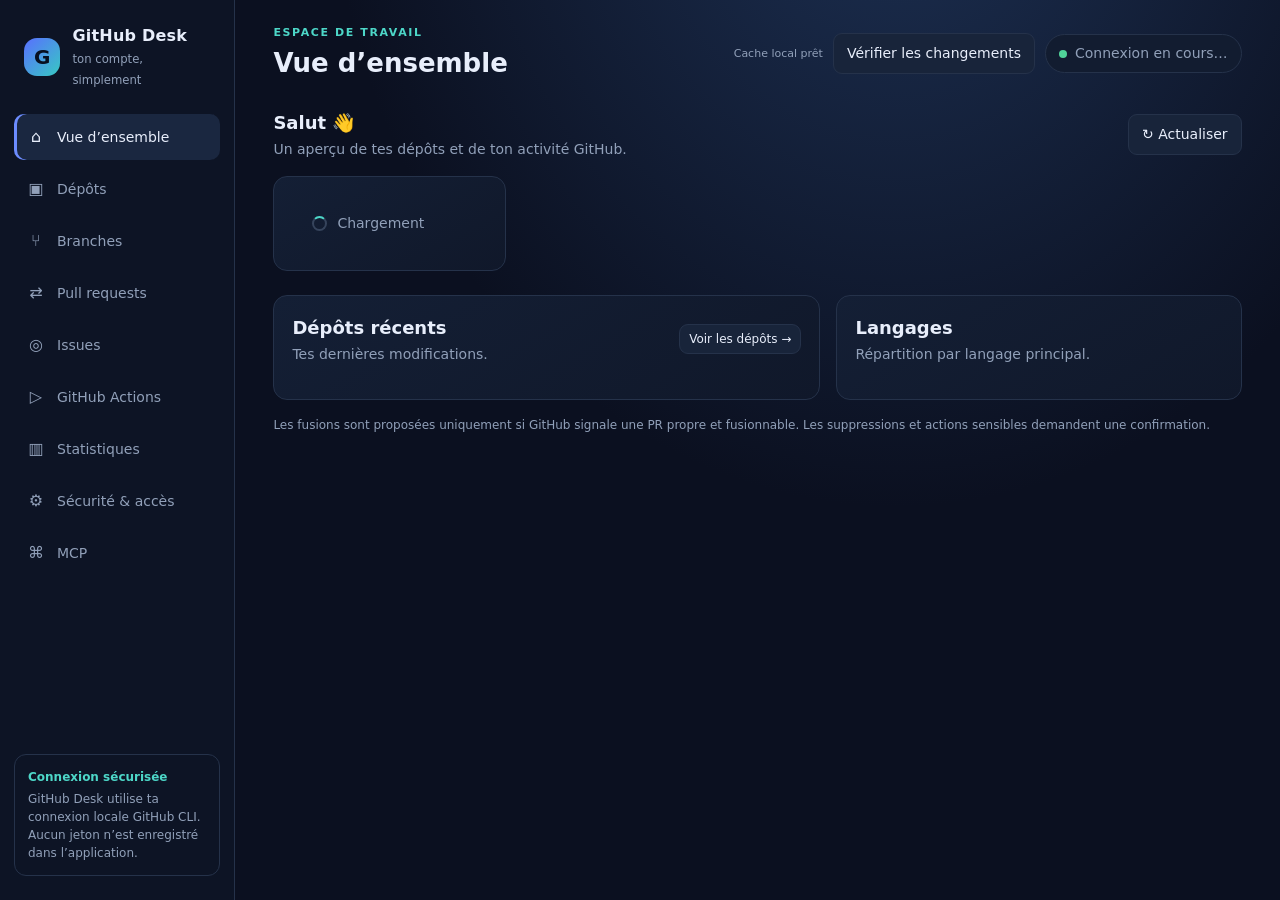
==== commit b4342198: "Ajout des fichiers MCP et mise à jour de l'API II" ====
--- a/interface.html
+++ b/interface.html
@@ -9,10 +9,10 @@
     *{box-sizing:border-box}body{margin:0;background:radial-gradient(ellipse at 70% -20%,#1d3154 0,transparent 45%),var(--bg);color:var(--text);font:14px/1.5 "Segoe UI",Inter,system-ui,sans-serif}
     button,input,select,textarea{font:inherit}button{cursor:pointer;color:inherit}button:disabled{opacity:.42;cursor:not-allowed}
     .layout{display:grid;grid-template-columns:235px minmax(0,1fr);min-height:100vh}.side{background:#0d1425;border-right:1px solid var(--line);padding:24px 14px;display:flex;flex-direction:column;gap:24px}
-    .brand{display:flex;align-items:center;gap:12px;padding:0 10px}.logo{width:38px;height:38px;display:grid;place-items:center;background:linear-gradient(135deg,#596fff,#37c9c3);border-radius:13px;font-size:20px;font-weight:800;color:#071020}.brand strong{display:block;font-size:16px;letter-spacing:.2px}.brand small{color:var(--muted)}
+    .brand{display:flex;align-items:center;gap:12px;padding:0 10px}.logo{width:38px;height:38px;display:grid;place-items:center;background:linear-gradient(135deg,#596fff,#37c9c3);border-radius:13px;font-size:20px;font-weight:800;color:#071020;overflow:hidden}.logo img{width:100%;height:100%;object-fit:cover}.brand strong{display:block;font-size:16px;letter-spacing:.2px}.brand small{color:var(--muted)}
     .nav{display:grid;gap:6px}.nav button{border:0;background:transparent;text-align:left;color:var(--muted);padding:11px 12px;border-radius:10px;display:flex;gap:11px;align-items:center}.nav button:hover,.nav button.active{background:#1a2740;color:var(--text)}.nav button.active{box-shadow:inset 3px 0 var(--blue)}.nav .ico{width:20px;text-align:center;font-size:16px}
     .side-note{margin-top:auto;border:1px solid var(--line);border-radius:12px;padding:13px;color:var(--muted);font-size:12px}.side-note b{color:var(--cyan);display:block;margin-bottom:4px}
-    main{min-width:0;padding:25px clamp(18px,3vw,42px) 45px}.top{display:flex;align-items:center;justify-content:space-between;gap:14px;margin-bottom:26px}.eyebrow{font-size:11px;text-transform:uppercase;letter-spacing:1.6px;color:var(--cyan);font-weight:700}.top h1{font-size:26px;margin:2px 0 0}.account{border:1px solid var(--line);background:#121c30;border-radius:30px;padding:8px 13px;color:var(--muted);display:flex;align-items:center;gap:8px}.account i{width:8px;height:8px;border-radius:50%;background:var(--green)}
+    main{min-width:0;padding:25px clamp(18px,3vw,42px) 45px}.top{display:flex;align-items:center;justify-content:space-between;gap:14px;margin-bottom:26px}.eyebrow{font-size:11px;text-transform:uppercase;letter-spacing:1.6px;color:var(--cyan);font-weight:700}.top h1{font-size:26px;margin:2px 0 0}.account{border:1px solid var(--line);background:#121c30;border-radius:30px;padding:8px 13px;color:var(--muted);display:flex;align-items:center;gap:8px}.account i{width:8px;height:8px;border-radius:50%;background:var(--green)}.top-actions{display:flex;align-items:center;gap:10px;flex-wrap:wrap;justify-content:flex-end}.cache-status{font-size:11px;color:var(--muted)}.readme-preview{max-height:520px;overflow:auto;white-space:pre-wrap;overflow-wrap:anywhere;background:#0b1220;border:1px solid var(--line);border-radius:10px;padding:16px;color:#c5d1e4;font:12px/1.6 Consolas,monospace}
     .view{display:none}.view.active{display:block}.section-head{display:flex;align-items:center;justify-content:space-between;gap:16px;margin:0 0 16px}.section-head h2{margin:0;font-size:18px}.section-head p{margin:3px 0 0;color:var(--muted)}.actions{display:flex;align-items:center;gap:8px;flex-wrap:wrap}
     .btn{border:1px solid var(--line);background:#18243a;border-radius:9px;padding:9px 13px;color:var(--text);transition:.16s}.btn:hover{border-color:#52698d;background:#202f49}.btn.primary{border:0;background:linear-gradient(110deg,#5d78ff,#5576e8);font-weight:700}.btn.primary:hover{filter:brightness(1.12)}.btn.danger{border-color:#6a3444;background:#381d2a;color:#ffb7c1}.btn.small{padding:5px 9px;font-size:12px}.btn.ghost{background:transparent}
     .cards{display:grid;grid-template-columns:repeat(4,minmax(130px,1fr));gap:13px;margin:15px 0 24px}.card,.panel{background:linear-gradient(150deg,#141f35,#10182a);border:1px solid var(--line);border-radius:14px}.card{padding:16px 18px}.card-label{color:var(--muted);font-size:12px}.card-number{font-size:27px;font-weight:750;margin:3px 0}.card-foot{font-size:11px;color:var(--muted)}.panel{padding:18px;margin-bottom:16px}
@@ -29,7 +29,7 @@
 <body>
 <div class="layout">
   <aside class="side">
-    <div class="brand"><div class="logo">G</div><div><strong>GitHub Desk</strong><small>ton compte, simplement</small></div></div>
+    <div class="brand"><div class="logo"><span id="avatar-fallback">G</span><img id="user-avatar" alt="Photo de profil GitHub" hidden></div><div><strong>GitHub Desk</strong><small>ton compte, simplement</small></div></div>
     <nav class="nav">
       <button class="active" data-view="dashboard"><span class="ico">⌂</span><span>Vue d’ensemble</span></button>
       <button data-view="repositories"><span class="ico">▣</span><span>Dépôts</span></button>
@@ -44,7 +44,7 @@
     <div class="side-note"><b>Connexion sécurisée</b>GitHub Desk utilise ta connexion locale GitHub CLI. Aucun jeton n’est enregistré dans l’application.</div>
   </aside>
   <main>
-    <header class="top"><div><div class="eyebrow">Espace de travail</div><h1 id="page-title">Vue d’ensemble</h1></div><div class="account"><i></i><span id="account-name">Connexion en cours…</span></div></header>
+    <header class="top"><div><div class="eyebrow">Espace de travail</div><h1 id="page-title">Vue d’ensemble</h1></div><div class="top-actions"><span id="cache-status" class="cache-status">Cache local prêt</span><button class="btn" onclick="refreshGithubData(true)">Vérifier les changements</button><div class="account"><i></i><span id="account-name">Connexion en cours…</span></div></div></header>
     <section class="view active" id="view-dashboard">
       <div class="section-head"><div><h2>Salut <span id="hello-name">👋</span></h2><p>Un aperçu de tes dépôts et de ton activité GitHub.</p></div><button class="btn" onclick="refreshAll()">↻ Actualiser</button></div>
       <div class="cards" id="dashboard-cards"><div class="card"><div class="loading"><span class="spinner"></span>Chargement</div></div></div>
@@ -53,23 +53,27 @@
     </section>
     <section class="view" id="view-repositories">
       <div class="section-head"><div><h2>Tes dépôts</h2><p>Créer, modifier, sauvegarder ou gérer la visibilité.</p></div><button class="btn primary" onclick="createRepoDialog()">＋ Nouveau dépôt</button></div>
-      <div class="panel"><div class="controls"><input id="repo-search" class="input search" placeholder="Rechercher un dépôt…" oninput="renderRepos()"><select id="repo-filter" class="select" onchange="renderRepos()"><option value="all">Tous les dépôts</option><option value="private">Privés</option><option value="public">Publics</option><option value="archived">Archivés</option></select><button class="btn" onclick="refreshAll()">↻ Actualiser</button></div><div class="controls" style="margin-top:12px"><label for="archive-plan-name" class="hint">Dépôt d’archive privé :</label><input id="archive-plan-name" class="input" value="archive-temporaire" placeholder="archive-temporaire"><button id="execute-plan-button" class="btn primary" onclick="executeRepositoryPlan()">Exécuter le plan choisi</button></div><p class="hint">Choisis une action pour chaque dépôt dans la colonne « Plan ». Une suppression après archivage ne sera tentée qu’après la copie réussie.</p><div id="repo-plan-status" class="hint" role="status"></div></div>
+      <div class="panel"><div class="controls"><input id="repo-search" class="input search" placeholder="Rechercher un dépôt…" oninput="renderRepos()"><select id="repo-filter" class="select" onchange="renderRepos()"><option value="all">Tous les dépôts</option><option value="favorites">Mes favoris</option><option value="private">Privés</option><option value="public">Publics</option><option value="archived">Archivés</option></select><button class="btn" onclick="refreshAll()">↻ Réafficher le cache</button></div><div class="controls" style="margin-top:12px"><label for="archive-plan-name" class="hint">Dépôt d’archive privé :</label><input id="archive-plan-name" class="input" value="archive-temporaire" placeholder="archive-temporaire"><button id="execute-plan-button" class="btn primary" onclick="executeRepositoryPlan()">Exécuter le plan choisi</button></div><p class="hint">Choisis une action pour chaque dépôt dans la colonne « Plan ». Une suppression après archivage ne sera tentée qu’après la copie réussie.</p><div id="repo-plan-status" class="hint" role="status"></div></div>
       <div id="repo-table"></div>
     </section>
+    <section class="view" id="view-repository-detail">
+      <div class="section-head"><div><h2 id="detail-repo-name">Dépôt</h2><p id="detail-repo-description">Détails et README stockés en local après lecture.</p></div><div class="actions"><button class="btn" onclick="navigate('repositories')">← Retour aux dépôts</button><button id="favorite-detail-button" class="btn" onclick="toggleFavorite(state.detailRepo)">☆ Favori local</button><button class="btn" onclick="loadRepositoryDetail(state.detailRepo,true)">Actualiser ce dépôt</button><button id="open-repository-web" class="btn" onclick="openRepositoryOnGithub()">Ouvrir sur GitHub…</button></div></div>
+      <div id="repository-detail-content"><div class="panel empty">Choisis un dépôt pour afficher ses informations.</div></div>
+    </section>
     <section class="view" id="view-branches">
-      <div class="section-head"><div><h2>Branches</h2><p>Créer, renommer et supprimer des branches.</p></div><div class="actions"><select id="branch-repo" class="select" onchange="loadBranches()"></select><button class="btn primary" onclick="createBranchDialog()">＋ Nouvelle branche</button></div></div>
+      <div class="section-head"><div><h2>Branches</h2><p>Créer, renommer et supprimer des branches.</p></div><div class="actions"><select id="branch-repo" class="select" onchange="loadBranches()"></select><button class="btn" onclick="loadBranches(null,true)">Vérifier sur GitHub</button><button class="btn primary" onclick="createBranchDialog()">＋ Nouvelle branche</button></div></div>
       <div id="branch-table"></div>
     </section>
     <section class="view" id="view-pulls">
-      <div class="section-head"><div><h2>Pull requests</h2><p>Consulter, créer, fermer et fusionner les PR autorisées par GitHub.</p></div><div class="actions"><select id="pull-repo" class="select" onchange="loadPulls()"></select><button class="btn primary" onclick="createPullDialog()">＋ Nouvelle PR</button></div></div>
+      <div class="section-head"><div><h2>Pull requests</h2><p>Consulter, créer, fermer et fusionner les PR autorisées par GitHub.</p></div><div class="actions"><select id="pull-repo" class="select" onchange="loadPulls()"></select><button class="btn" onclick="loadPulls(true)">Vérifier sur GitHub</button><button class="btn primary" onclick="createPullDialog()">＋ Nouvelle PR</button></div></div>
       <div id="pull-table"></div>
     </section>
     <section class="view" id="view-issues">
-      <div class="section-head"><div><h2>Issues</h2><p>Créer, modifier, fermer et rouvrir des issues.</p></div><div class="actions"><select id="issue-repo" class="select" onchange="loadIssues()"></select><button class="btn primary" onclick="createIssueDialog()">＋ Nouvelle issue</button></div></div>
+      <div class="section-head"><div><h2>Issues</h2><p>Créer, modifier, fermer et rouvrir des issues.</p></div><div class="actions"><select id="issue-repo" class="select" onchange="loadIssues()"></select><button class="btn" onclick="loadIssues(true)">Vérifier sur GitHub</button><button class="btn primary" onclick="createIssueDialog()">＋ Nouvelle issue</button></div></div>
       <div id="issue-table"></div>
     </section>
     <section class="view" id="view-actions">
-      <div class="section-head"><div><h2>GitHub Actions</h2><p>Suivre les exécutions, relancer ou annuler un workflow.</p></div><div class="actions"><select id="actions-repo" class="select" onchange="loadActions()"></select><button class="btn" onclick="loadActions()">↻ Actualiser</button></div></div>
+      <div class="section-head"><div><h2>GitHub Actions</h2><p>Suivre les exécutions, relancer ou annuler un workflow.</p></div><div class="actions"><select id="actions-repo" class="select" onchange="loadActions()"></select><button class="btn" onclick="loadActions(true)">Vérifier sur GitHub</button></div></div>
       <div class="panel"><h2>Workflows</h2><div id="workflow-list"></div></div>
       <div class="panel"><h2>Dernières exécutions</h2><div id="run-table"></div></div>
     </section>
@@ -94,33 +98,82 @@
 <div id="toast" class="toast"></div>
 <dialog id="modal"><form id="modal-form"><div class="modal-head"><h3 id="modal-title"></h3></div><div class="modal-body" id="modal-body"></div><div class="modal-foot"><button type="button" class="btn" onclick="closeModal()">Annuler</button><button type="submit" class="btn primary" id="modal-submit">Continuer</button></div></form></dialog>
 <script>
-const state={owner:"",repos:[],branches:[],pulls:[],issues:[],workflows:[],runs:[],repoPlan:{},mcpServers:[],mcpTools:{},mcpActive:"",repoSettings:{},securityAlerts:null,settingsRequest:0,selected:{branch:"",pull:"",issue:"",actions:"",settings:""}};
+const state={owner:"",profile:{},repos:[],branches:[],pulls:[],issues:[],workflows:[],runs:[],favorites:[],detailRepo:"",repoPlan:{},mcpServers:[],mcpTools:{},mcpActive:"",repoSettings:{},securityAlerts:null,settingsRequest:0,selected:{branch:"",pull:"",issue:"",actions:"",settings:""}};
 const $=id=>document.getElementById(id);
 const esc=value=>String(value??"").replace(/[&<>"']/g,char=>({"&":"&amp;","<":"&lt;",">":"&gt;",'"':"&quot;","'":"&#39;"}[char]));
 function toast(message,error=false){const node=$("toast");node.textContent=message;node.className=`toast show ${error?"error":"success"}`;clearTimeout(toast.timer);toast.timer=setTimeout(()=>node.className="toast",4300)}
 async function api(name,...args){if(!window.pywebview?.api)throw Error("La fenêtre GitHub Desk n’est pas encore prête.");const result=await window.pywebview.api[name](...args);if(!result?.ok)throw Error(result?.error||"La requête GitHub a échoué.");return result.data}
 async function run(action,success,refresh){try{const result=await action();toast(success||"Terminé.");if(refresh)await refresh();return result}catch(error){toast(error.message||String(error),true);return null}}
-function navigate(view){document.querySelectorAll(".view").forEach(node=>node.classList.toggle("active",node.id===`view-${view}`));document.querySelectorAll(".nav button").forEach(node=>node.classList.toggle("active",node.dataset.view===view));$("page-title").textContent=({dashboard:"Vue d’ensemble",repositories:"Dépôts",branches:"Branches",pulls:"Pull requests",issues:"Issues",actions:"GitHub Actions",stats:"Statistiques",settings:"Sécurité & accès",mcp:"MCP"})[view];if(view==="stats")loadStats();if(view==="branches")loadBranches();if(view==="pulls")loadPulls();if(view==="issues")loadIssues();if(view==="actions")loadActions();if(view==="settings")loadRepoSettings();if(view==="mcp")loadMcp()}
+function navigate(view,load=true){document.querySelectorAll(".view").forEach(node=>node.classList.toggle("active",node.id===`view-${view}`));document.querySelectorAll(".nav button").forEach(node=>node.classList.toggle("active",node.dataset.view===view));$("page-title").textContent=({dashboard:"Vue d’ensemble",repositories:"Dépôts","repository-detail":"Détails du dépôt",branches:"Branches",pulls:"Pull requests",issues:"Issues",actions:"GitHub Actions",stats:"Statistiques",settings:"Sécurité & accès",mcp:"MCP"})[view]||"GitHub Desk";if(!load)return;if(view==="stats")loadStats();if(view==="branches")loadBranches();if(view==="pulls")loadPulls();if(view==="issues")loadIssues();if(view==="actions")loadActions();if(view==="settings")loadRepoSettings();if(view==="mcp")loadMcp()}
 document.querySelectorAll(".nav button").forEach(button=>button.addEventListener("click",()=>navigate(button.dataset.view)));
-document.addEventListener("click",event=>{const link=event.target.closest('a[href^="https://github.com/"]');if(link){event.preventDefault();api("open_external",link.href).catch(error=>toast(error.message,true))}});
+document.addEventListener("click",event=>{const link=event.target.closest('a[href^="https://github.com/"]');if(link){event.preventDefault();openGithubLink(link.href)}});
 document.addEventListener("click",event=>{const button=event.target.closest("[data-branch-action]");if(!button)return;const name=button.dataset.branch;button.dataset.branchAction==="rename"?renameBranch(name):deleteBranch(name)});
 function openModal(title,body,submitText,handler){$("modal-title").textContent=title;$("modal-body").innerHTML=body;$("modal-submit").textContent=submitText;$("modal-form").onsubmit=async event=>{event.preventDefault();$("modal-submit").disabled=true;try{const done=await handler(new FormData(event.currentTarget));if(done!==false)closeModal()}catch(error){toast(error.message||String(error),true)}finally{$("modal-submit").disabled=false}};$("modal").showModal()}
 function closeModal(){$("modal").close()}
 function repoOptions(id){const select=$(id);if(!select)return;const key=id==="settings-repo"?"settings":id.replace("-repo",""),previous=state.selected[key]||select.value;select.innerHTML=state.repos.length?state.repos.map(r=>`<option value="${esc(r.name)}">${esc(r.name)}</option>`).join(""):'<option value="">Aucun dépôt</option>';if(state.repos.some(r=>r.name===previous))select.value=previous;state.selected[key]=select.value}
 function selectedRepo(id){return $(id)?.value||""}
 function repoName(repo){return repo.full_name||repo.nameWithOwner||`${state.owner}/${repo.name}`}
+function setAvatar(profile){const image=$("user-avatar"),fallback=$("avatar-fallback"),url=profile?.avatarDataUrl||"";if(url.startsWith("data:image/")){image.src=url;image.hidden=false;fallback.hidden=true}else{image.removeAttribute("src");image.hidden=true;fallback.hidden=false}}
+function setCacheStatus(value){$("cache-status").textContent=value?`Copie locale · ${new Date(value).toLocaleString("fr-FR")}`:"Aucune copie locale"}
+function selectRepo(id,repo){const select=$(id);if(!select)return false;const exists=Array.from(select.options).some(option=>option.value.toLowerCase()===repo.toLowerCase());if(!exists)return false;select.value=repo;state.selected[id.replace("-repo","")]=repo;return true}
+async function openGithubLink(rawUrl){
+  let url;try{url=new URL(rawUrl)}catch{return toast("Lien GitHub invalide.",true)}
+  if(url.hostname!=="github.com"||url.protocol!=="https:")return toast("Ce lien n’est pas un lien HTTPS GitHub.",true);
+  const parts=url.pathname.split("/").filter(Boolean).map(part=>decodeURIComponent(part));
+  if(parts.length<2)return toast("Cette page GitHub n’a pas de contenu équivalent dans l’application.");
+  const repository=parts[1];
+  if(parts[2]==="pull"||parts[2]==="pulls"){
+    if(!selectRepo("pull-repo",repository))return toast("Ce dépôt n’est pas dans la copie locale du compte.",true);
+    navigate("pulls",false);await loadPulls();const row=$(`pull-row-${Number(parts[3])}`);row?.scrollIntoView({behavior:"smooth",block:"center"});return;
+  }
+  if(parts[2]==="issues"){
+    if(!selectRepo("issue-repo",repository))return toast("Ce dépôt n’est pas dans la copie locale du compte.",true);
+    navigate("issues",false);await loadIssues();const row=$(`issue-row-${Number(parts[3])}`);row?.scrollIntoView({behavior:"smooth",block:"center"});return;
+  }
+  state.detailRepo=repository;navigate("repository-detail",false);await loadRepositoryDetail(repository);
+}
+async function refreshGithubData(ask=true){
+  if(ask&&!confirm("Vérifier maintenant sur GitHub si ton compte et tes dépôts ont changé ? La copie locale reste disponible si tu réponds Non."))return;
+  const button=document.querySelector('.top-actions button[onclick="refreshGithubData(true)"]');if(button)button.disabled=true;
+  $("cache-status").textContent="Vérification des changements GitHub…";
+  try{
+    const data=await api("sync_github");state.owner=data.owner;state.profile=data.profile||{};setAvatar(state.profile);setCacheStatus(data.cached_at);
+    const changedNames=new Set((data.changed||[]).map(name=>name.toLowerCase())),removedNames=new Set((data.removed||[]).map(name=>name.toLowerCase()));
+    const next=state.repos.filter(repo=>!removedNames.has(repo.name.toLowerCase())&&!changedNames.has(repo.name.toLowerCase()));
+    const updated=data.repositories.filter(repo=>changedNames.has(repo.name.toLowerCase())||!state.repos.some(current=>current.name.toLowerCase()===repo.name.toLowerCase()));
+    state.repos=[...next,...updated].sort((a,b)=>a.name.localeCompare(b.name,"fr"));
+    const count=changedNames.size+removedNames.size;
+    if(count){repoOptions("branch-repo");repoOptions("pull-repo");repoOptions("issue-repo");repoOptions("actions-repo");repoOptions("settings-repo");renderRepos();renderDashboard()}
+    toast(count?`${count} dépôt(s) ajouté(s), modifié(s) ou supprimé(s).`:"Tout était déjà à jour.");
+    if(data.warnings?.length)data.warnings.forEach(warning=>toast(warning,true));
+  }catch(error){$("cache-status").textContent=state.repos.length?"Copie locale conservée · synchronisation échouée":"Synchronisation impossible";toast(error.message||String(error),true)}
+  finally{if(button)button.disabled=false}
+}
 function empty(text){return `<div class="panel empty">${esc(text)}</div>`}
 function table(headers,rows){if(!rows.length)return empty("Rien à afficher pour le moment.");return `<div class="table-wrap"><table class="table"><thead><tr>${headers.map(h=>`<th>${h}</th>`).join("")}</tr></thead><tbody>${rows.join("")}</tbody></table></div>`}
-async function refreshAll(){await run(async()=>{state.repos=await api("repositories");$("account-name").textContent=`@${state.owner}`;$("hello-name").textContent=`@${state.owner}`;repoOptions("branch-repo");repoOptions("pull-repo");repoOptions("issue-repo");repoOptions("actions-repo");repoOptions("settings-repo");renderRepos();renderDashboard();return true},"Dépôts actualisés.");}
+async function refreshAll(){await run(async()=>{state.repos=await api("repositories");$("account-name").textContent=`@${state.owner}`;$("hello-name").textContent=`@${state.owner}`;repoOptions("branch-repo");repoOptions("pull-repo");repoOptions("issue-repo");repoOptions("actions-repo");repoOptions("settings-repo");renderRepos();renderDashboard();return true},"Cache local réaffiché.");}
 function renderDashboard(){const stars=state.repos.reduce((n,r)=>n+(r.stargazerCount||0),0),forks=state.repos.reduce((n,r)=>n+(r.forkCount||0),0),priv=state.repos.filter(r=>r.isPrivate).length;const cards=[["Dépôts",state.repos.length,"dans ton compte"],["Étoiles",stars,"sur tes dépôts"],["Forks",forks,"sur tes dépôts"],["Privés",priv,`${state.repos.length-priv} publics`]];$("dashboard-cards").innerHTML=cards.map(c=>`<div class="card"><div class="card-label">${c[0]}</div><div class="card-number">${c[1]}</div><div class="card-foot">${c[2]}</div></div>`).join("");const recent=[...state.repos].sort((a,b)=>(b.updatedAt||"").localeCompare(a.updatedAt||"")).slice(0,6);$("recent-repos").innerHTML=table(["Dépôt","Visibilité","Mis à jour"],recent.map(r=>`<tr><td><a class="repo-link title" href="${esc(r.url)}">${esc(r.name)}</a><div class="sub">${esc(r.description||"Sans description")}</div></td><td><span class="badge ${r.isPrivate?"blue":""}">${r.isPrivate?"Privé":"Public"}</span></td><td class="sub">${esc((r.updatedAt||"").slice(0,10)||"—")}</td></tr>`));renderLanguageBars($("dashboard-languages"),languagesFromRepos())}
+async function loadRepositoryDetail(name,refresh=false){
+  if(!name)return;$("detail-repo-name").textContent=name;$("detail-repo-description").textContent="Chargement des informations locales…";$("repository-detail-content").innerHTML='<div class="panel loading"><span class="spinner"></span>Lecture du cache local ou chargement du dépôt…</div>';
+  const [details,readme]=await Promise.allSettled([api("repository",name,refresh),api("repository_readme",name,refresh)]);
+  if(details.status==="rejected"){$("repository-detail-content").innerHTML=empty(`Impossible de charger le dépôt : ${details.reason.message||details.reason}`);toast(details.reason.message||String(details.reason),true);return}
+  const repo=details.value,listed=state.repos.find(item=>item.name.toLowerCase()===name.toLowerCase())||{},url=repo.html_url||repo.url||listed.url||`https://github.com/${state.owner}/${name}`;
+  $("detail-repo-name").textContent=repo.full_name||`${state.owner}/${name}`;$("detail-repo-description").textContent=repo.description||listed.description||"Aucune description";$("open-repository-web").dataset.url=url;
+  $("favorite-detail-button").textContent=state.favorites.includes(name)?"★ Favori local":"☆ Ajouter aux favoris";
+  const readmeContent=readme.status==="fulfilled"?readme.value.content:"README non disponible dans la copie locale. Vérifie la connexion ou actualise ce dépôt.";
+  $("repository-detail-content").innerHTML=`<div class="cards"><div class="card"><div class="card-label">Visibilité</div><div class="card-number">${repo.private?"Privé":listed.isPrivate?"Privé":"Public"}</div></div><div class="card"><div class="card-label">Étoiles</div><div class="card-number">${repo.stargazers_count??listed.stargazerCount??0}</div></div><div class="card"><div class="card-label">Forks</div><div class="card-number">${repo.forks_count??listed.forkCount??0}</div></div><div class="card"><div class="card-label">Branche par défaut</div><div class="card-number" style="font-size:18px">${esc(repo.default_branch||listed.defaultBranchRef?.name||"—")}</div></div></div><div class="panel"><div class="section-head"><div><h2>README</h2><p class="hint">Contenu affiché en texte brut pour éviter d’exécuter du HTML ou des scripts.</p></div></div><pre class="readme-preview">${esc(readmeContent||"Ce dépôt ne contient pas encore de README.")}</pre></div>`;
+  if(refresh)toast(`Détails de ${name} actualisés.`);
+}
+async function openRepositoryOnGithub(){const url=$("open-repository-web").dataset.url;if(!url)return;try{await api("open_external",url)}catch(error){toast(error.message||String(error),true)}}
 function languagesFromRepos(){const counts={};for(const r of state.repos){const language=r.primaryLanguage?.name||"Autre";counts[language]=(counts[language]||0)+1}return Object.entries(counts).map(([name,count])=>({name,count})).sort((a,b)=>b.count-a.count)}
 function renderLanguageBars(container,languages){if(!languages.length){container.innerHTML='<div class="empty">Aucune donnée de langage.</div>';return}const max=Math.max(...languages.map(x=>x.count));container.innerHTML=languages.slice(0,10).map(x=>`<div class="language-row"><span>${esc(x.name)}</span><div class="bar"><i style="width:${Math.max(4,100*x.count/max)}%"></i></div><b>${x.count}</b></div>`).join("")}
 function renderRepos(){
   const search=($("repo-search")?.value||"").toLowerCase(),filter=$("repo-filter")?.value||"all";
-  const list=state.repos.filter(r=>(r.name+" "+(r.description||"")).toLowerCase().includes(search)&&(filter==="all"||(filter==="private"&&r.isPrivate)||(filter==="public"&&!r.isPrivate)||(filter==="archived"&&r.isArchived)));
+  const list=state.repos.filter(r=>(r.name+" "+(r.description||"")).toLowerCase().includes(search)&&(filter==="all"||(filter==="favorites"&&state.favorites.includes(r.name))||(filter==="private"&&r.isPrivate)||(filter==="public"&&!r.isPrivate)||(filter==="archived"&&r.isArchived)));
   $("repo-table").innerHTML=table(["Dépôt","Type","État","Étoiles","Plan","Actions"],list.map(r=>`<tr><td><a class="repo-link title" href="${esc(r.url)}">${esc(r.name)}</a><div class="sub">${esc(r.description||"Sans description")}</div></td><td><span class="badge ${r.isPrivate?"blue":""}">${r.isPrivate?"Privé":"Public"}</span></td><td><span class="badge ${r.isArchived?"amber":"green"}">${r.isArchived?"Archivé":"Actif"}</span></td><td>${r.stargazerCount||0} ⭐</td><td><select class="select" data-repository="${esc(r.name)}" onchange="setRepoPlan(this)"><option value="keep" ${(state.repoPlan[r.name]||"keep")==="keep"?"selected":""}>Conserver</option><option value="archive" ${state.repoPlan[r.name]==="archive"?"selected":""}>Copier vers l’archive</option><option value="archive_delete" ${state.repoPlan[r.name]==="archive_delete"?"selected":""}>Archiver puis supprimer</option><option value="delete" ${state.repoPlan[r.name]==="delete"?"selected":""}>Supprimer sans archiver</option></select></td><td><div class="table-actions"><button class="btn small" onclick="editRepoDialog('${esc(r.name)}')">Modifier</button><button class="btn small" onclick="snapshotRepo('${esc(r.name)}')">Sauvegarder</button><button class="btn small" onclick="toggleArchive('${esc(r.name)}',${!r.isArchived})">${r.isArchived?"Réactiver":"Archiver"}</button><button class="btn small danger" onclick="deleteRepo('${esc(r.name)}')">Supprimer</button></div></td></tr>`));
 }
 function setRepoPlan(select){state.repoPlan[select.dataset.repository]=select.value}
+async function toggleFavorite(name){const favorites=state.favorites.includes(name)?state.favorites.filter(item=>item!==name):[...state.favorites,name];try{state.favorites=await api("set_local_favorites",favorites);$("favorite-detail-button").textContent=state.favorites.includes(name)?"★ Favori local":"☆ Ajouter aux favoris";renderRepos();toast(state.favorites.includes(name)?"Dépôt ajouté aux favoris locaux.":"Dépôt retiré des favoris locaux.")}catch(error){toast(error.message||String(error),true)}}
 function createRepoDialog(){openModal("Créer un dépôt",`<div class="field"><label>Nom du dépôt</label><input class="input" name="name" required pattern="[A-Za-z0-9._-]+" maxlength="100" placeholder="mon-nouveau-projet"></div><div class="field"><label>Description (facultative)</label><input class="input" name="description" maxlength="350" placeholder="À quoi sert ce dépôt ?"></div><div class="field"><label>Modèle de départ</label><select class="select" name="template" onchange="toggleTemplateSource()"><option value="blank">README simple</option><option value="python">Projet Python</option><option value="web">Site web statique</option><option value="node">Projet Node.js</option><option value="github">Dépôt modèle GitHub</option></select></div><div class="field" id="template-source" hidden><label>Dépôt modèle public ou accessible (proprietaire/depot)</label><input class="input" name="templateRepository" placeholder="octocat/hello-world"></div><div class="field"><label>Visibilité</label><select class="select" name="visibility"><option value="private">Privé — recommandé</option><option value="public">Public — visible par tous</option></select></div><label class="check"><input type="checkbox" name="initialize" checked> Ajouter un README (pour un modèle personnalisé, le dépôt est initialisé automatiquement)</label>`,`Créer le dépôt`,async f=>{if(f.get("visibility")==="public"&&!confirm("Ce dépôt sera visible par tout le monde. Vérifie que le modèle et les fichiers ne contiennent aucun secret. Continuer ?"))return false;const template=f.get("template");const r=template==="github"?await api("create_from_github_template",f.get("name"),f.get("description"),f.get("visibility"),f.get("templateRepository")):await api("create_repository",f.get("name"),f.get("description"),f.get("visibility"),f.has("initialize"),template);toast(`Dépôt ${r.name} créé.`);await refreshAll();return true})}
 function toggleTemplateSource(){const source=$("template-source"),custom=$('select[name="template"]').value==="github";source.hidden=!custom;source.querySelector("input").required=custom}
 function editRepoDialog(name){const r=state.repos.find(x=>x.name===name);if(!r)return;openModal("Modifier le dépôt",`<div class="field"><label>Nom</label><input class="input" name="name" required value="${esc(r.name)}"></div><div class="field"><label>Description</label><input class="input" name="description" value="${esc(r.description||"")}" maxlength="350"></div><div class="field"><label>Page d’accueil</label><input class="input" name="homepage" value="${esc(r.homepageUrl||"")}" placeholder="https://…"></div><div class="field"><label>Visibilité</label><select class="select" name="visibility"><option value="private" ${r.isPrivate?"selected":""}>Privé</option><option value="public" ${!r.isPrivate?"selected":""}>Public</option></select></div>${r.isPrivate?'<div class="notice">Rendre public un dépôt peut exposer son code et son historique. Vérifie son contenu avant de confirmer.</div>':""}`,`Enregistrer`,async f=>{const updates={name:f.get("name"),description:f.get("description"),homepage:f.get("homepage"),visibility:f.get("visibility")};if(updates.visibility!== (r.isPrivate?"private":"public")&&!confirm(`Changer la visibilité de ${name} ?`))return false;await api("update_repository",name,updates);await refreshAll();toast("Dépôt mis à jour.");return true})}
@@ -156,24 +209,24 @@
   toast(failed.length?`${done}/${results.length} action(s) terminée(s), ${failed.length} échec(s).`:`${done} action(s) terminée(s).`,failed.length>0);
   await refreshAll();
 }
-async function loadBranches(repoOverride){const repo=repoOverride||selectedRepo("branch-repo");if(!repo)return;$("branch-table").innerHTML='<div class="panel loading"><span class="spinner"></span>Chargement des branches…</div>';const branches=await run(()=>api("branches",repo),"Branches actualisées.");if(!branches)return;state.branches=branches;const base=state.repos.find(x=>x.name===repo)?.defaultBranchRef?.name;$("branch-table").innerHTML=table(["Branche","Protection","Actions"],branches.map(b=>`<tr><td><span class="title">${esc(b.name)}</span>${b.name===base?'<span class="badge blue">par défaut</span>':""}</td><td>${b.protected?'<span class="badge green">Protégée</span>':'<span class="badge">Standard</span>'}</td><td><div class="table-actions"><button class="btn small" data-branch-action="rename" data-branch="${esc(b.name)}">Renommer</button><button class="btn small danger" data-branch-action="delete" data-branch="${esc(b.name)}" ${b.protected||b.name===base?"disabled":""}>Supprimer</button></div></td></tr>`))}
+async function loadBranches(repoOverride,refresh=false){const repo=repoOverride||selectedRepo("branch-repo");if(!repo)return;$("branch-table").innerHTML='<div class="panel loading"><span class="spinner"></span>Chargement des branches locales…</div>';try{const branches=await api("branches",repo,refresh);state.branches=branches;const base=state.repos.find(x=>x.name===repo)?.defaultBranchRef?.name;$("branch-table").innerHTML=table(["Branche","Protection","Actions"],branches.map(b=>`<tr><td><span class="title">${esc(b.name)}</span>${b.name===base?'<span class="badge blue">par défaut</span>':""}</td><td>${b.protected?'<span class="badge green">Protégée</span>':'<span class="badge">Standard</span>'}</td><td><div class="table-actions"><button class="btn small" data-branch-action="rename" data-branch="${esc(b.name)}">Renommer</button><button class="btn small danger" data-branch-action="delete" data-branch="${esc(b.name)}" ${b.protected||b.name===base?"disabled":""}>Supprimer</button></div></td></tr>`));if(refresh)toast(`Branches de ${repo} vérifiées.`)}catch(error){$("branch-table").innerHTML=empty(`Impossible de charger les branches : ${error.message}`);toast(error.message||String(error),true)}}
 function createBranchDialog(){const repo=selectedRepo("branch-repo");if(!repo)return toast("Choisis un dépôt.",true);const options=state.branches.map(b=>`<option value="${esc(b.name)}">${esc(b.name)}</option>`).join("");openModal("Créer une branche",`<div class="field"><label>Nom de la branche</label><input class="input" name="name" required pattern="[A-Za-z0-9._/-]+" placeholder="feature/ma-fonction"></div><div class="field"><label>Créer depuis</label><select class="select" name="source">${options}</select></div>`,`Créer`,async f=>{await api("create_branch",repo,f.get("name"),f.get("source"));await loadBranches();toast("Branche créée.");return true})}
 async function renameBranch(name){const repo=selectedRepo("branch-repo"),next=prompt(`Nouveau nom pour ${name} :`,name);if(!next||next===name)return;await run(()=>api("rename_branch",repo,name,next),"Branche renommée.",loadBranches)}
 async function deleteBranch(name){const answer=prompt(`Suppression de la branche ${name}.\nTape exactement : SUPPRIMER ${name}`);if(answer===null)return;await run(()=>api("delete_branch",selectedRepo("branch-repo"),name,answer),"Branche supprimée.",loadBranches)}
-async function loadPulls(){const repo=selectedRepo("pull-repo");if(!repo)return;$("pull-table").innerHTML='<div class="panel loading"><span class="spinner"></span>Chargement des pull requests…</div>';const pulls=await run(()=>api("pull_requests",repo),"Pull requests actualisées.");if(!pulls)return;state.pulls=pulls;$("pull-table").innerHTML=table(["PR","État","Branches","Fusion","Actions"],pulls.map(p=>`<tr><td><a class="repo-link title" href="${esc(p.url)}">#${p.number} ${esc(p.title)}</a><div class="sub">${esc(p.author?.login||"")} · ${esc((p.createdAt||"").slice(0,10))}</div></td><td><span class="badge ${p.state==="OPEN"?"green":"red"}">${p.state==="OPEN"?"Ouverte":"Fermée"}${p.isDraft?" · brouillon":""}</span></td><td class="sub">${esc(p.headRefName)} → ${esc(p.baseRefName)}</td><td><span class="badge ${p.safeToMerge?"green":"amber"}">${p.safeToMerge?"Fusionnable":"Vérifications requises"}</span></td><td><div class="table-actions">${p.safeToMerge?`<button class="btn small primary" onclick="mergePull(${p.number})">Fusionner</button>`:""}${p.state==="OPEN"?`<button class="btn small danger" onclick="closePull(${p.number})">Fermer</button>`:""}</div></td></tr>`))}
+async function loadPulls(refresh=false){const repo=selectedRepo("pull-repo");if(!repo)return;$("pull-table").innerHTML='<div class="panel loading"><span class="spinner"></span>Chargement des pull requests…</div>';try{const pulls=await api("pull_requests",repo,refresh);state.pulls=pulls;$("pull-table").innerHTML=table(["PR","État","Branches","Fusion","Actions"],pulls.map(p=>`<tr id="pull-row-${p.number}"><td><a class="repo-link title" href="${esc(p.url)}">#${p.number} ${esc(p.title)}</a><div class="sub">${esc(p.author?.login||"")} · ${esc((p.createdAt||"").slice(0,10))}</div></td><td><span class="badge ${p.state==="OPEN"?"green":"red"}">${p.state==="OPEN"?"Ouverte":"Fermée"}${p.isDraft?" · brouillon":""}</span></td><td class="sub">${esc(p.headRefName)} → ${esc(p.baseRefName)}</td><td><span class="badge ${p.safeToMerge?"green":"amber"}">${p.safeToMerge?"Fusionnable":"Vérifications requises"}</span></td><td><div class="table-actions">${p.safeToMerge?`<button class="btn small primary" onclick="mergePull(${p.number})">Fusionner</button>`:""}${p.state==="OPEN"?`<button class="btn small danger" onclick="closePull(${p.number})">Fermer</button>`:""}</div></td></tr>`));if(refresh)toast(`Pull requests de ${repo} vérifiées.`)}catch(error){$("pull-table").innerHTML=empty(`Impossible de charger les pull requests : ${error.message}`);toast(error.message||String(error),true)}}
 async function createPullDialog(){const repo=selectedRepo("pull-repo");await loadBranches(repo);const branches=state.repos.find(r=>r.name===repo)?.defaultBranchRef?.name||"main";const opts=state.branches.map(b=>`<option value="${esc(b.name)}">${esc(b.name)}</option>`).join("");openModal("Créer une pull request",`<div class="field"><label>Titre</label><input class="input" name="title" required maxlength="256"></div><div class="field"><label>Description</label><textarea class="textarea" name="body"></textarea></div><div class="field"><label>Branche source</label><select class="select" name="head">${opts}</select></div><div class="field"><label>Branche cible</label><input class="input" name="base" required value="${esc(branches)}"></div><label class="check"><input type="checkbox" name="draft"> PR en brouillon</label>`,`Créer la PR`,async f=>{await api("create_pull_request",repo,f.get("title"),f.get("body"),f.get("head"),f.get("base"),f.has("draft"));await loadPulls();toast("Pull request créée.");return true})}
 async function mergePull(number){const method=prompt("Méthode : merge, squash ou rebase", "squash");if(!method)return;if(!["merge","squash","rebase"].includes(method))return toast("Méthode invalide.",true);const confirmation=prompt(`La PR #${number} est signalée comme fusionnable.\nTape FUSIONNER PR ${number} pour confirmer.`);if(confirmation===null)return;await run(()=>api("merge_pull_request",selectedRepo("pull-repo"),number,method,confirmation),"Pull request fusionnée.",loadPulls)}
 async function closePull(number){if(prompt(`Pour fermer la PR, tape FERMER PR ${number}`)!==`FERMER PR ${number}`)return;await run(()=>api("close_pull_request",selectedRepo("pull-repo"),number,`FERMER PR ${number}`),"Pull request fermée.",loadPulls)}
-async function loadIssues(){const repo=selectedRepo("issue-repo");if(!repo)return;$("issue-table").innerHTML='<div class="panel loading"><span class="spinner"></span>Chargement des issues…</div>';const items=await run(()=>api("issues",repo),"Issues actualisées.");if(!items)return;state.issues=items;$("issue-table").innerHTML=table(["Issue","État","Créée par","Actions"],items.map(i=>`<tr><td><a class="repo-link title" href="${esc(i.html_url)}">#${i.number} ${esc(i.title)}</a><div class="sub">${esc(i.body||"").slice(0,105)}</div></td><td><span class="badge ${i.state==="open"?"green":"red"}">${i.state==="open"?"Ouverte":"Fermée"}</span></td><td>${esc(i.user?.login||"—")}</td><td><div class="table-actions"><button class="btn small" onclick="editIssueDialog(${i.number})">Modifier</button><button class="btn small ${i.state==="open"?"danger":""}" onclick="toggleIssue(${i.number})">${i.state==="open"?"Fermer":"Rouvrir"}</button></div></td></tr>`))}
+async function loadIssues(refresh=false){const repo=selectedRepo("issue-repo");if(!repo)return;$("issue-table").innerHTML='<div class="panel loading"><span class="spinner"></span>Chargement des issues…</div>';try{const items=await api("issues",repo,refresh);state.issues=items;$("issue-table").innerHTML=table(["Issue","État","Créée par","Actions"],items.map(i=>`<tr id="issue-row-${i.number}"><td><a class="repo-link title" href="${esc(i.html_url)}">#${i.number} ${esc(i.title)}</a><div class="sub">${esc(i.body||"").slice(0,105)}</div></td><td><span class="badge ${i.state==="open"?"green":"red"}">${i.state==="open"?"Ouverte":"Fermée"}</span></td><td>${esc(i.user?.login||"—")}</td><td><div class="table-actions"><button class="btn small" onclick="editIssueDialog(${i.number})">Modifier</button><button class="btn small ${i.state==="open"?"danger":""}" onclick="toggleIssue(${i.number})">${i.state==="open"?"Fermer":"Rouvrir"}</button></div></td></tr>`));if(refresh)toast(`Issues de ${repo} vérifiées.`)}catch(error){$("issue-table").innerHTML=empty(`Impossible de charger les issues : ${error.message}`);toast(error.message||String(error),true)}}
 function createIssueDialog(){openModal("Créer une issue",`<div class="field"><label>Titre</label><input class="input" name="title" required maxlength="256"></div><div class="field"><label>Description</label><textarea class="textarea" name="body"></textarea></div>`,`Créer`,async f=>{await api("create_issue",selectedRepo("issue-repo"),f.get("title"),f.get("body"));await loadIssues();toast("Issue créée.");return true})}
 function editIssueDialog(number){const issue=state.issues.find(i=>i.number===number);if(!issue)return;openModal(`Modifier l’issue #${number}`,`<div class="field"><label>Titre</label><input class="input" name="title" required maxlength="256" value="${esc(issue.title)}"></div><div class="field"><label>Description</label><textarea class="textarea" name="body">${esc(issue.body||"")}</textarea></div>`,`Enregistrer`,async f=>{await api("update_issue",selectedRepo("issue-repo"),number,f.get("title"),f.get("body"),issue.state,"");await loadIssues();toast("Issue mise à jour.");return true})}
 async function toggleIssue(number){const issue=state.issues.find(i=>i.number===number),stateNext=issue.state==="open"?"closed":"open",confirmation=stateNext==="closed"?prompt(`Tape FERMER ISSUE ${number} pour confirmer.`):"";if(stateNext==="closed"&&confirmation!==`FERMER ISSUE ${number}`)return;await run(()=>api("update_issue",selectedRepo("issue-repo"),number,issue.title,issue.body||"",stateNext,confirmation),"Issue mise à jour.",loadIssues)}
-async function loadActions(){const repo=selectedRepo("actions-repo");if(!repo)return;$("workflow-list").innerHTML='<div class="loading"><span class="spinner"></span>Chargement…</div>';$("run-table").innerHTML="";const [flows,runs]=await Promise.all([api("workflows",repo),api("workflow_runs",repo)]).catch(error=>{toast(error.message,true);return [null,null]});if(!flows)return;state.workflows=flows;state.runs=runs;$("workflow-list").innerHTML=flows.length?table(["Workflow","État","Fichier"],flows.map(w=>`<tr><td class="title">${esc(w.name)}</td><td><span class="badge ${w.state==="active"?"green":"amber"}">${esc(w.state)}</span></td><td class="sub">${esc(w.path)}</td></tr>`)):empty("Aucun workflow trouvé.");$("run-table").innerHTML=table(["Exécution","Résultat","Branche","Date","Actions"],runs.map(r=>`<tr><td><span class="title">${esc(r.name||r.display_title||"Workflow")} #${r.run_number}</span><div class="sub">${esc(r.event)}</div></td><td><span class="badge ${r.conclusion==="success"?"green":r.status==="in_progress"?"blue":r.conclusion?"red":"amber"}">${esc(r.conclusion||r.status)}</span></td><td>${esc(r.head_branch||"—")}</td><td class="sub">${esc((r.created_at||"").slice(0,16).replace("T"," "))}</td><td><div class="table-actions"><button class="btn small" onclick="rerun(${r.id})">Relancer</button>${r.status==="in_progress"?`<button class="btn small danger" onclick="cancelRun(${r.id})">Annuler</button>`:""}</div></td></tr>`))}
+async function loadActions(refresh=false){const repo=selectedRepo("actions-repo");if(!repo)return;$("workflow-list").innerHTML='<div class="loading"><span class="spinner"></span>Chargement…</div>';$("run-table").innerHTML="";try{const [flows,runs]=await Promise.all([api("workflows",repo,refresh),api("workflow_runs",repo,refresh)]);state.workflows=flows;state.runs=runs;$("workflow-list").innerHTML=flows.length?table(["Workflow","État","Fichier"],flows.map(w=>`<tr><td class="title">${esc(w.name)}</td><td><span class="badge ${w.state==="active"?"green":"amber"}">${esc(w.state)}</span></td><td class="sub">${esc(w.path)}</td></tr>`)):empty("Aucun workflow trouvé.");$("run-table").innerHTML=table(["Exécution","Résultat","Branche","Date","Actions"],runs.map(r=>`<tr><td><span class="title">${esc(r.name||r.display_title||"Workflow")} #${r.run_number}</span><div class="sub">${esc(r.event)}</div></td><td><span class="badge ${r.conclusion==="success"?"green":r.status==="in_progress"?"blue":r.conclusion?"red":"amber"}">${esc(r.conclusion||r.status)}</span></td><td>${esc(r.head_branch||"—")}</td><td class="sub">${esc((r.created_at||"").slice(0,16).replace("T"," "))}</td><td><div class="table-actions"><button class="btn small" onclick="rerun(${r.id})">Relancer</button>${r.status==="in_progress"?`<button class="btn small danger" onclick="cancelRun(${r.id})">Annuler</button>`:""}</div></td></tr>`));if(refresh)toast(`GitHub Actions de ${repo} vérifiées.`)}catch(error){$("workflow-list").innerHTML=empty(`Impossible de charger les workflows : ${error.message}`);toast(error.message||String(error),true)}}
 async function rerun(id){const confirmation=prompt(`Tape RELANCER ${id} pour relancer cette exécution.`);if(confirmation===null)return;await run(()=>api("rerun_workflow",selectedRepo("actions-repo"),id,confirmation),"Exécution relancée.",loadActions)}
 async function cancelRun(id){const confirmation=prompt(`Tape ANNULER ${id} pour annuler cette exécution.`);if(confirmation===null)return;await run(()=>api("cancel_workflow",selectedRepo("actions-repo"),id,confirmation),"Exécution annulée.",loadActions)}
 async function loadStats(){const data=await run(()=>api("stats"),"Statistiques actualisées.");if(!data)return;const cards=[["Dépôts",data.repositories],["Publics",data.public],["Privés",data.private],["Archivés",data.archived],["Étoiles",data.stars],["Forks",data.forks]];$("stats-cards").innerHTML=cards.map(c=>`<div class="card"><div class="card-label">${c[0]}</div><div class="card-number">${c[1]}</div></div>`).join("");renderLanguageBars($("stats-languages"),data.languages)}
 function createPullWithBranches(){return loadBranches()}
-async function loadRepoSettings(){
+async function loadRepoSettings(refresh=false){
   const request=++state.settingsRequest;
   const repo=selectedRepo("settings-repo");
   const settingsControls=["delete-branch-setting","issues-setting","wiki-setting","save-repo-settings-button"];
@@ -181,7 +234,7 @@
   $("repo-topics").disabled=true;$("save-topics-button").disabled=true;$("security-alerts-setting").disabled=true;$("security-alert-button").disabled=true;state.securityAlerts=null;
   if(!repo){$("repo-settings-loading").textContent="Sélectionne un dépôt.";$("security-alert-status").textContent="Sélectionne un dépôt.";$("collaborator-list").textContent="Sélectionne un dépôt.";return}
   $("repo-settings-loading").textContent="Chargement des réglages…";$("security-alert-status").textContent="Chargement…";$("collaborator-list").textContent="Chargement…";
-  const results=await Promise.allSettled([api("repository",repo),api("repository_topics",repo),api("vulnerability_alerts_enabled",repo),api("collaborators",repo)]);
+  const results=await Promise.allSettled([api("repository",repo,refresh),api("repository_topics",repo,refresh),api("vulnerability_alerts_enabled",repo,refresh),api("collaborators",repo,refresh)]);
   if(request!==state.settingsRequest)return;
   const [details,topics,alerts,collaborators]=results;
   if(details.status==="fulfilled"){state.repoSettings=details.value;$("delete-branch-setting").checked=Boolean(details.value.delete_branch_on_merge);$("issues-setting").checked=Boolean(details.value.has_issues);$("wiki-setting").checked=Boolean(details.value.has_wiki);$("repo-settings-loading").textContent="Réglages chargés.";settingsControls.forEach(id=>$(id).disabled=false)}else{$("repo-settings-loading").textContent=`Réglages indisponibles : ${details.reason.message||details.reason}`;toast(details.reason.message||String(details.reason),true)}
@@ -203,7 +256,22 @@
 function callMcpTool(serverName,index){const tool=state.mcpTools[serverName]?.[index];if(!tool)return;openModal(`Outil MCP : ${tool.name}`,`<div class="notice">Vérifie les arguments et l’effet possible avant d’exécuter cet outil externe.</div><div class="field"><label>Arguments JSON</label><textarea class="textarea" name="arguments">{}</textarea></div>`,`Exécuter`,async f=>{let args;try{args=JSON.parse(f.get("arguments"))}catch{throw Error("Les arguments ne sont pas un JSON valide.")}if(!args||Array.isArray(args)||typeof args!=="object")throw Error("Les arguments doivent être un objet JSON.");const result=await api("mcp_call_tool",serverName,tool.name,args);openModal(`Résultat : ${tool.name}`,`<pre class="code-block">${esc(JSON.stringify(result,null,2))}</pre>`,"Fermer",async()=>true);return false})}
 async function disconnectMcp(name){await run(()=>api("mcp_disconnect",name),`Serveur ${name} déconnecté.`,loadMcp);delete state.mcpTools[name];if(state.mcpActive===name){state.mcpActive="";$("mcp-tools").textContent="Connecte un serveur pour afficher ses outils."}}
 async function removeMcpServer(name){if(!confirm(`Retirer la configuration du serveur ${name} ?`))return;await run(()=>api("mcp_remove_server",name),"Serveur retiré.",loadMcp);delete state.mcpTools[name];if(state.mcpActive===name)state.mcpActive=""}
-async function boot(){try{$("account-name").textContent="Connexion et chargement…";$("dashboard-cards").innerHTML='<div class="panel loading"><span class="spinner"></span>Connexion à GitHub et chargement des dépôts en une seule requête…</div>';const data=await api("connect");state.owner=data.owner;state.repos=data.repositories;$("account-name").textContent=`@${state.owner}`;$("hello-name").textContent=`@${state.owner}`;repoOptions("branch-repo");repoOptions("pull-repo");repoOptions("issue-repo");repoOptions("actions-repo");repoOptions("settings-repo");renderRepos();renderDashboard();toast(`${state.repos.length} dépôt(s) chargés.`);}catch(error){$("account-name").textContent="Connexion impossible";toast(error.message||String(error),true);$("dashboard-cards").innerHTML=`<div class="panel empty">Connexion impossible : ${esc(error.message||String(error))}<br><br><button class="btn" onclick="boot()">Réessayer</button></div>`}}
+async function boot(){
+  try{
+    $("account-name").textContent="Ouverture de la copie locale…";
+    $("dashboard-cards").innerHTML='<div class="panel loading"><span class="spinner"></span>Ouverture du cache local…</div>';
+    const data=await api("connect");state.owner=data.owner;state.profile=data.profile||{};state.repos=data.repositories||[];state.favorites=await api("local_favorites");setAvatar(state.profile);setCacheStatus(data.cached_at);
+    $("account-name").textContent=state.owner?`@${state.owner}`:"Non connecté";$("hello-name").textContent=state.owner?`@${state.owner}`:"👋";
+    repoOptions("branch-repo");repoOptions("pull-repo");repoOptions("issue-repo");repoOptions("actions-repo");repoOptions("settings-repo");renderRepos();renderDashboard();
+    if(data.has_cache){
+      toast(`${state.repos.length} dépôt(s) chargés depuis la copie locale.`);
+      if(confirm("Vérifier maintenant si GitHub contient des changements ? Si tu réponds Non, l’application reste sur la copie locale."))await refreshGithubData(false);
+    }else{
+      $("cache-status").textContent="Première connexion : GitHub doit être synchronisé";
+      await refreshGithubData(false);
+    }
+  }catch(error){$("account-name").textContent="Connexion impossible";toast(error.message||String(error),true);$("dashboard-cards").innerHTML=`<div class="panel empty">Connexion impossible : ${esc(error.message||String(error))}<br><br><button class="btn" onclick="boot()">Réessayer</button></div>`}
+}
 let bridgeReady=false;
 const bridgeTimer=setTimeout(()=>{if(bridgeReady)return;$("account-name").textContent="Application non démarrée";$("dashboard-cards").innerHTML='<div class="panel empty"><strong>GitHub Desk doit être lancé avec son application de bureau.</strong><br><br>Ferme cette page, puis double-clique sur <b>Nouveau Fichier source Python.bat</b> dans le dossier du projet. Cela ouvre la fenêtre avec la connexion GitHub sécurisée.</div>'},3000);
 window.addEventListener("pywebviewready",()=>{bridgeReady=true;clearTimeout(bridgeTimer);boot()},{once:true});
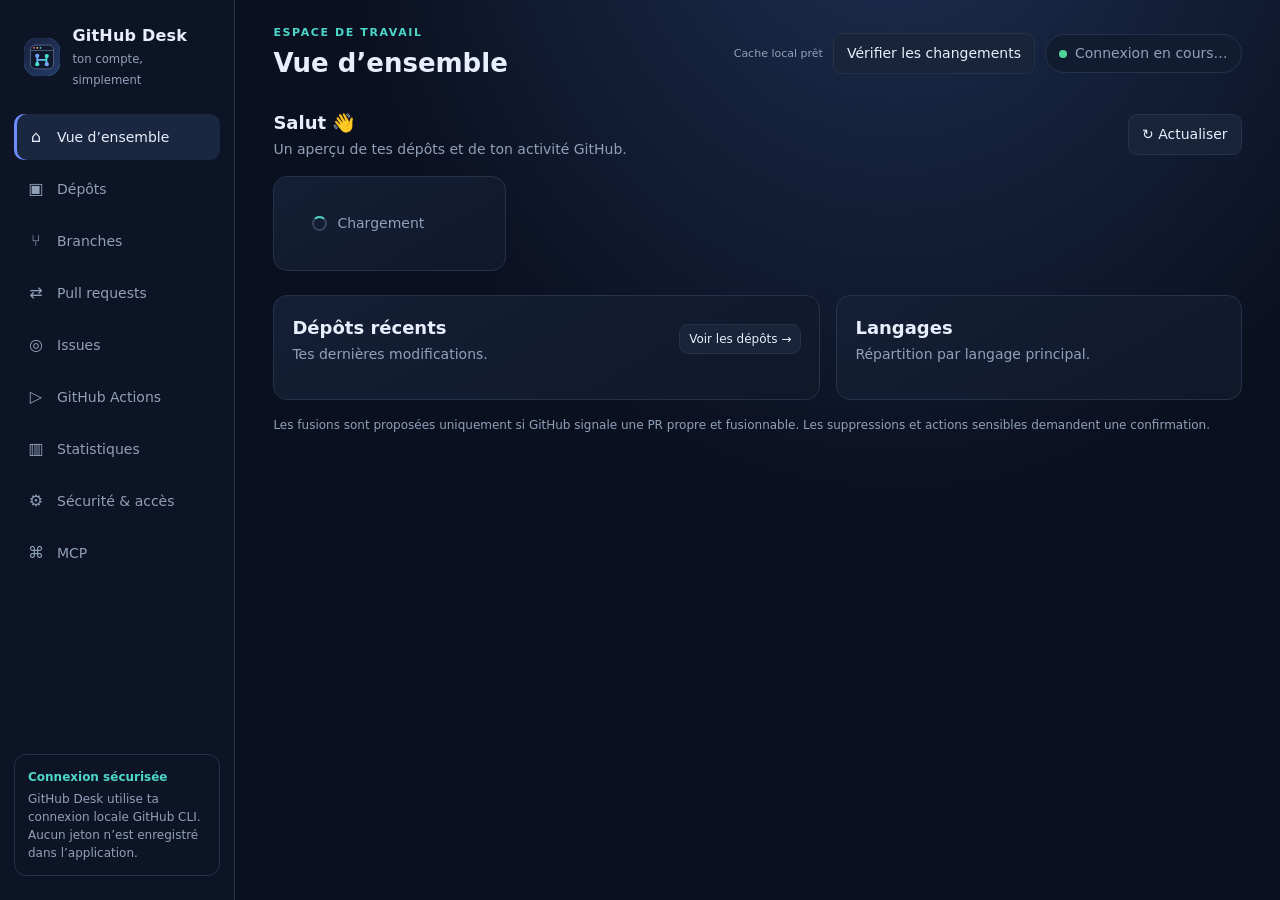
==== commit 7e204a04: "Ajout des fichiers MCP et mise à jour de l'API III" ====
--- a/interface.html
+++ b/interface.html
@@ -29,7 +29,7 @@
 <body>
 <div class="layout">
   <aside class="side">
-    <div class="brand"><div class="logo"><span id="avatar-fallback">G</span><img id="user-avatar" alt="Photo de profil GitHub" hidden></div><div><strong>GitHub Desk</strong><small>ton compte, simplement</small></div></div>
+    <div class="brand"><div class="logo"><img id="avatar-fallback" src="assets/github-desk.svg" alt="Icône GitHub Desk"><img id="user-avatar" alt="Photo de profil GitHub" hidden></div><div><strong>GitHub Desk</strong><small>ton compte, simplement</small></div></div>
     <nav class="nav">
       <button class="active" data-view="dashboard"><span class="ico">⌂</span><span>Vue d’ensemble</span></button>
       <button data-view="repositories"><span class="ico">▣</span><span>Dépôts</span></button>
@@ -273,7 +273,7 @@
   }catch(error){$("account-name").textContent="Connexion impossible";toast(error.message||String(error),true);$("dashboard-cards").innerHTML=`<div class="panel empty">Connexion impossible : ${esc(error.message||String(error))}<br><br><button class="btn" onclick="boot()">Réessayer</button></div>`}
 }
 let bridgeReady=false;
-const bridgeTimer=setTimeout(()=>{if(bridgeReady)return;$("account-name").textContent="Application non démarrée";$("dashboard-cards").innerHTML='<div class="panel empty"><strong>GitHub Desk doit être lancé avec son application de bureau.</strong><br><br>Ferme cette page, puis double-clique sur <b>Nouveau Fichier source Python.bat</b> dans le dossier du projet. Cela ouvre la fenêtre avec la connexion GitHub sécurisée.</div>'},3000);
+const bridgeTimer=setTimeout(()=>{if(bridgeReady)return;$("account-name").textContent="Application non démarrée";$("dashboard-cards").innerHTML='<div class="panel empty"><strong>GitHub Desk doit être lancé avec son application de bureau.</strong><br><br>Ferme cette page, puis ouvre GitHub Desk depuis son application installée. Cela ouvre la fenêtre avec la connexion GitHub sécurisée.</div>'},3000);
 window.addEventListener("pywebviewready",()=>{bridgeReady=true;clearTimeout(bridgeTimer);boot()},{once:true});
 </script>
 </body>
